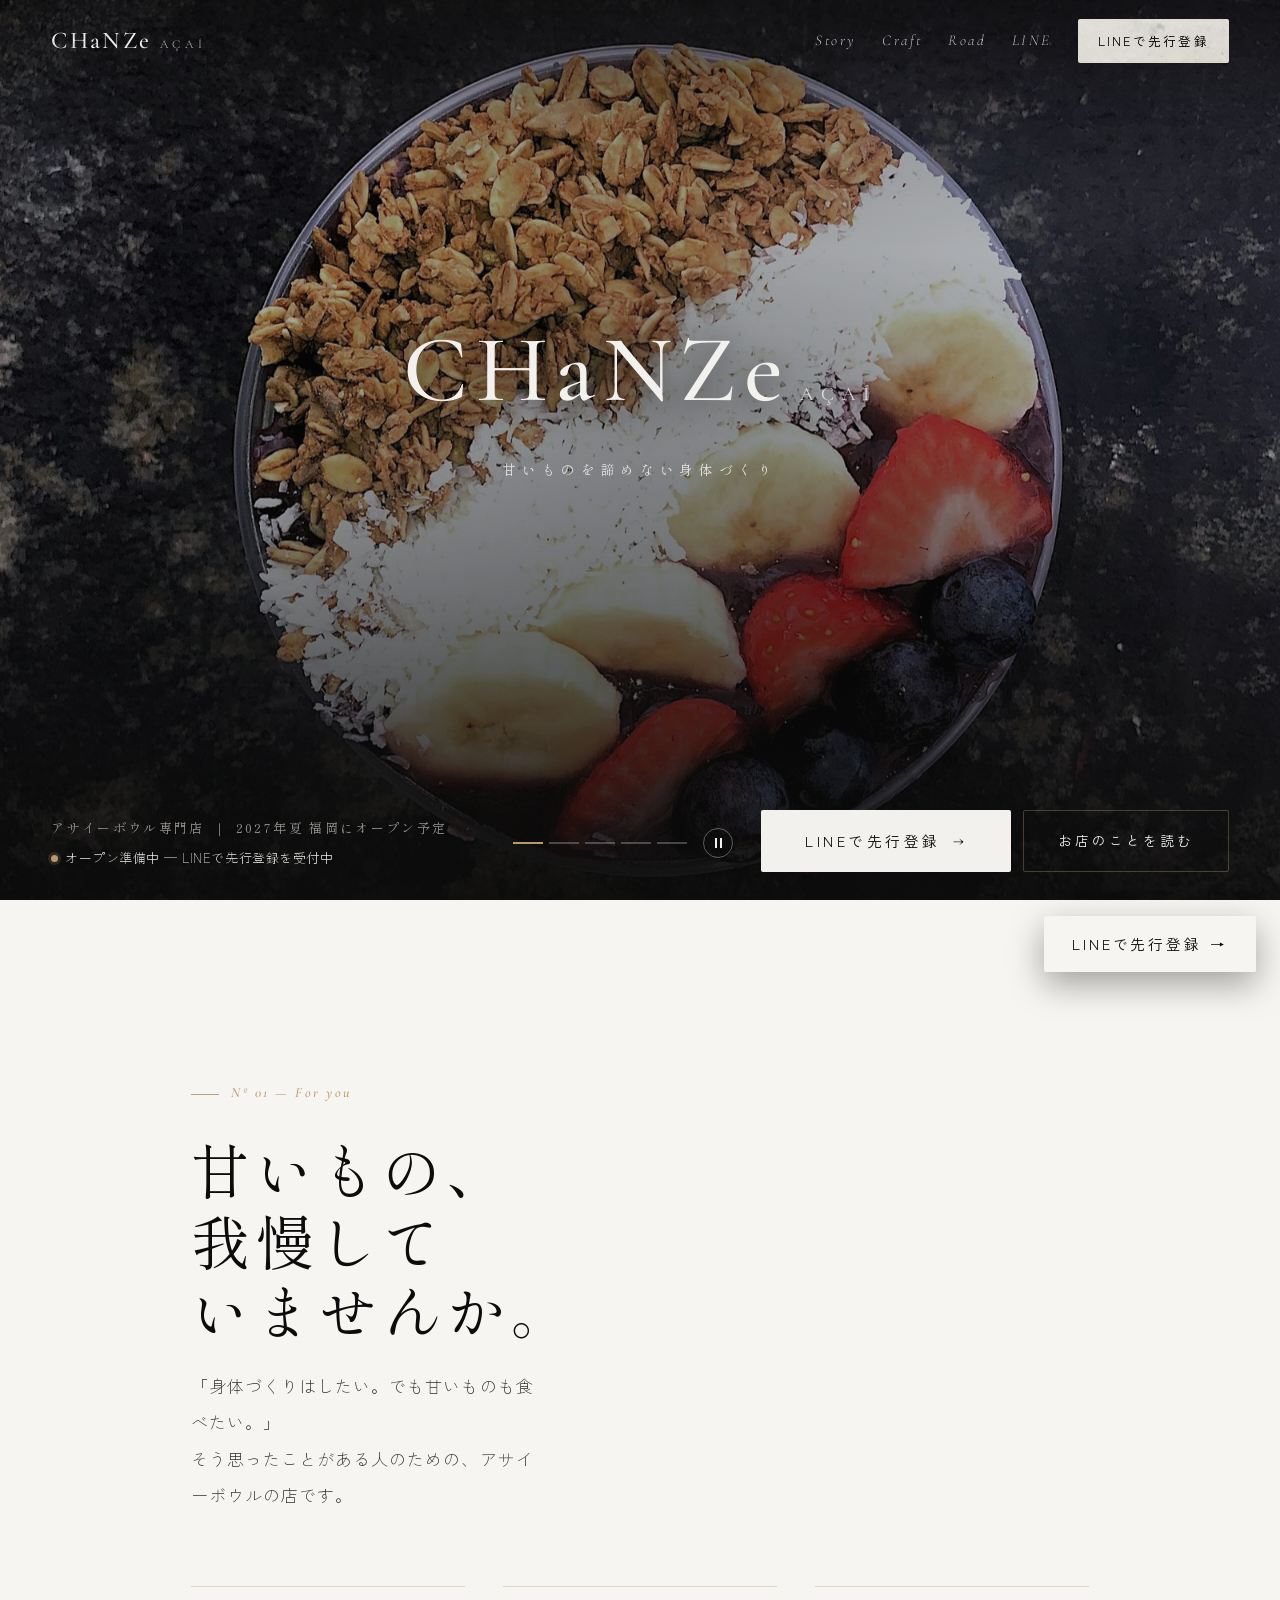
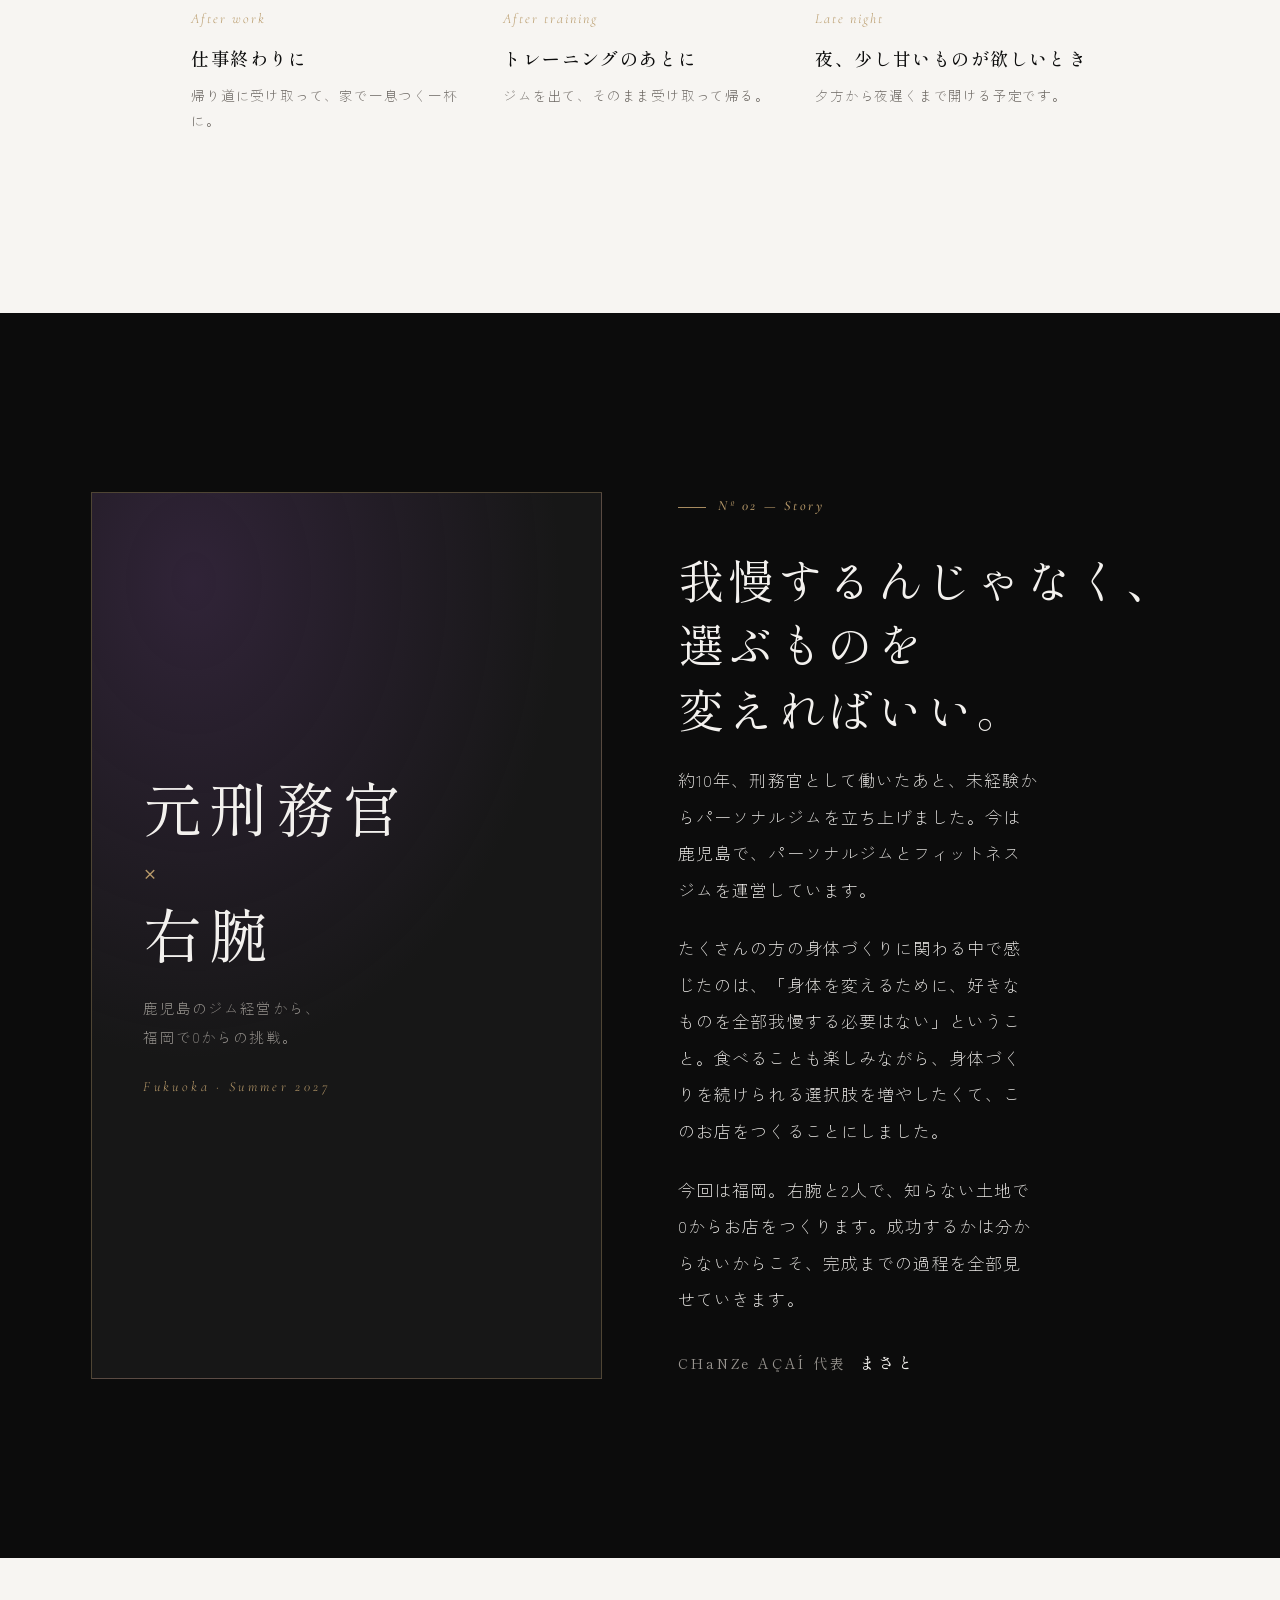
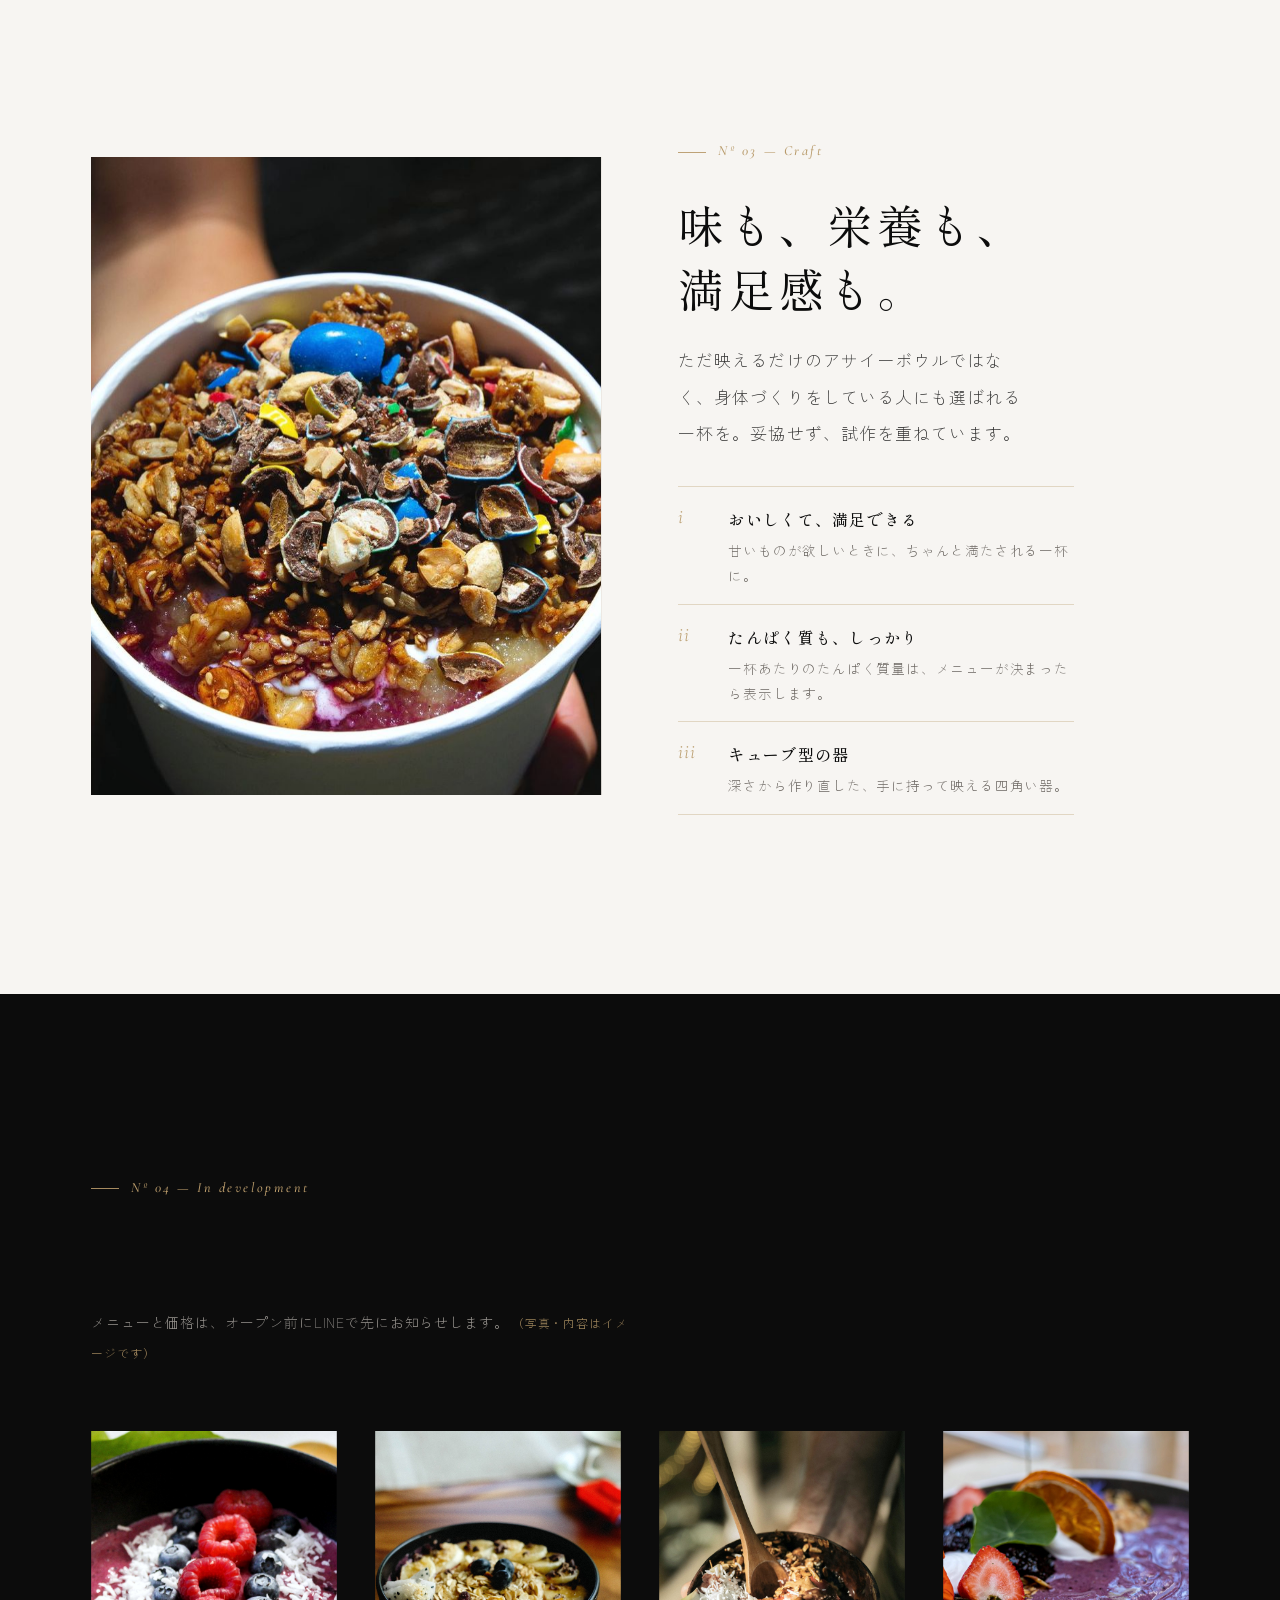
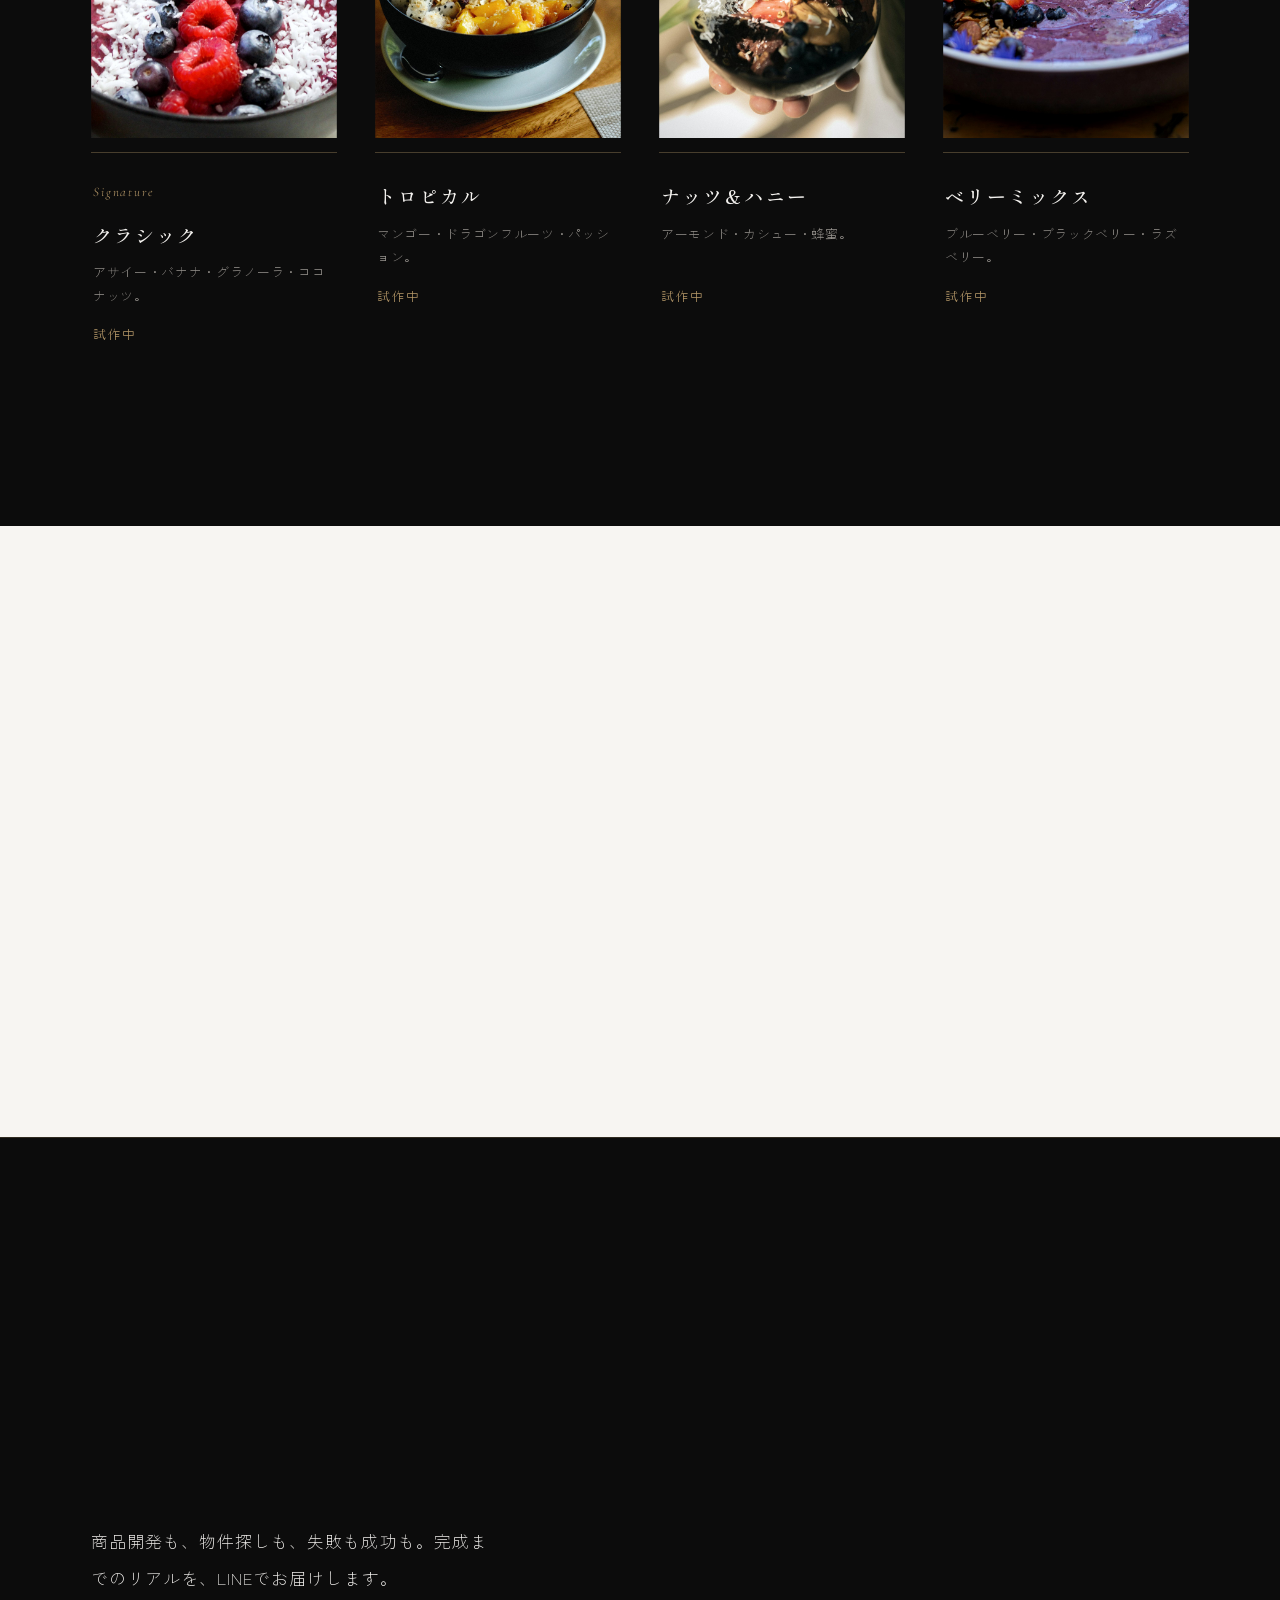
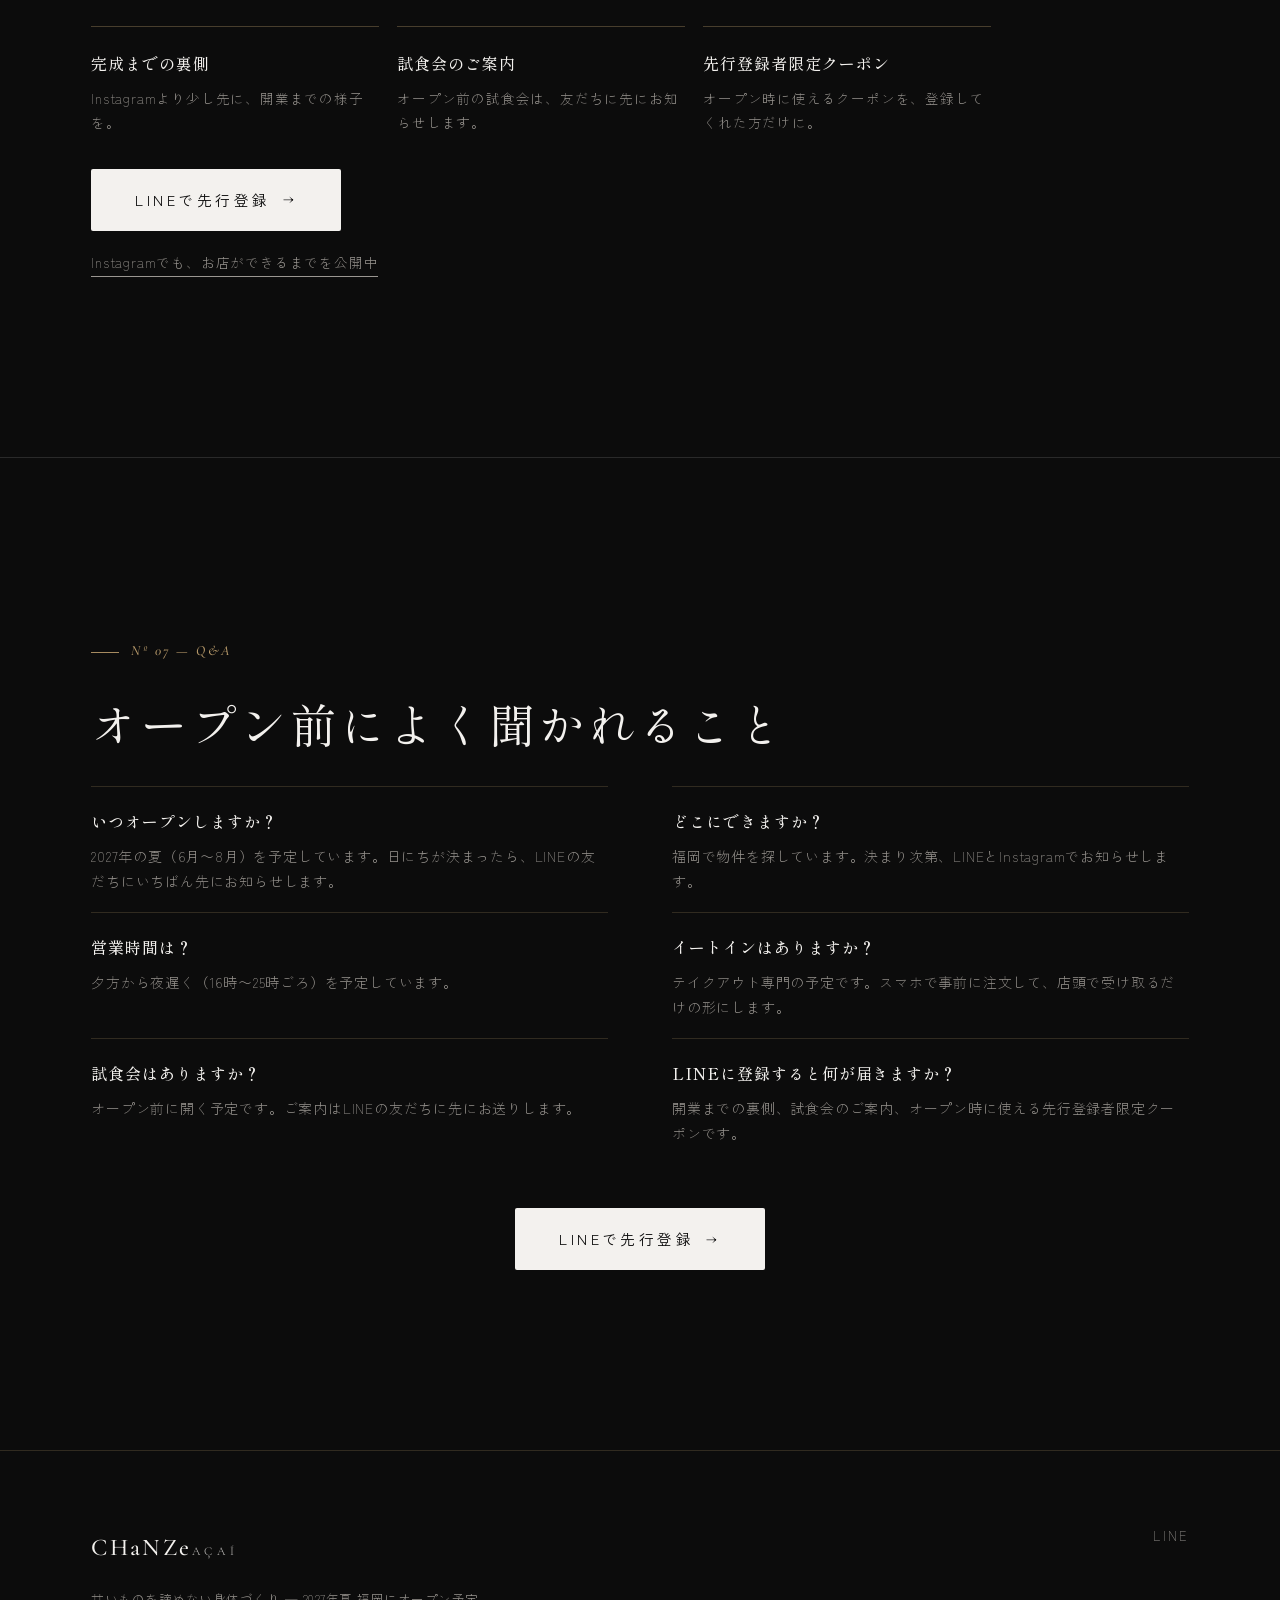
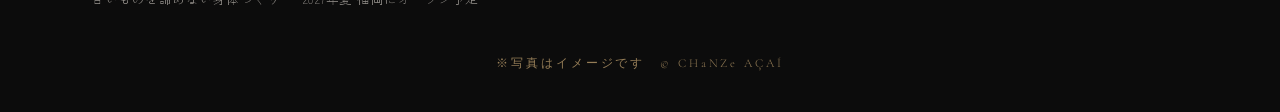
==== preopen/index.html @ f718486f "オープン前版LPを /preopen/ に公開（注文ではなくLINE先行登録へ） Co-Authored-By: Claude Opus 5 <noreply@anthropic.com>" ====
<!doctype html>
<html lang="ja">
<head>
<meta charset="utf-8">
<meta name="viewport" content="width=device-width, initial-scale=1">
<meta name="robots" content="noindex">
<title>CHaNZe AÇAÍ｜甘いものを諦めない身体づくり</title>
<meta property="og:type" content="website">
<meta property="og:title" content="CHaNZe AÇAÍ｜甘いものを諦めない身体づくり">
<meta property="og:description" content="2027年夏、福岡にオープン予定のアサイーボウル専門店。オープンまでの裏側と先行登録者限定クーポンはLINEで。">
<meta name="twitter:card" content="summary">
<meta name="description" content="CHaNZe AÇAÍ（チェンジアサイ）2027年夏、福岡にオープン予定のアサイーボウル専門店。オープンまでの裏側と先行クーポンはLINEで。">
<link rel="icon" href="data:image/svg+xml,%3Csvg xmlns=%27http://www.w3.org/2000/svg%27 viewBox=%270 0 64 64%27%3E%3Crect width=%2764%27 height=%2764%27 rx=%2712%27 fill=%27%230C0C0C%27/%3E%3Ctext x=%2732%27 y=%2743%27 text-anchor=%27middle%27 font-family=%27Georgia,serif%27 font-size=%2734%27 fill=%27%23F7F5F2%27%3EC%3C/text%3E%3C/svg%3E">
<link rel="preconnect" href="https://fonts.googleapis.com">
<link rel="preconnect" href="https://fonts.gstatic.com" crossorigin>
<link rel="stylesheet" href="https://fonts.googleapis.com/css2?family=Cormorant+Garamond:ital,wght@0,400;0,500;0,600;1,400;1,500&family=Shippori+Mincho:wght@400;500&family=Zen+Kaku+Gothic+New:wght@300;400;500&display=swap">
<link rel="stylesheet" href="../style.css">
<style>
/* ---- 構成案用：どの答えが入るかの印 ---- */
.q,.draft{display:inline-block;font-family:var(--sans);font-style:normal;font-size:11px;letter-spacing:.12em;
  color:var(--ink);background:var(--gold);padding:1px 8px;border-radius:2px;vertical-align:2px;text-transform:none;}
.eyebrow .q{margin-left:12px;}
.what .draft{margin-left:.7em;}
.draft-note{margin-top:18px;font-size:12.5px;color:var(--gold);letter-spacing:.06em;line-height:1.9;}
.white .draft-note{color:#86673A;}

/* 白面の本文色 */
.white .lead{color:var(--fg-l);opacity:.85;}

/* 01 共感 */
.feel .wrap{max-width:1000px;}
.scenes{margin-top:clamp(40px,6vw,72px);display:grid;grid-template-columns:repeat(3,1fr);gap:clamp(18px,3vw,40px);}
.scenes li{border-top:1px solid var(--gold-soft);padding-top:18px;}
.scenes .t{display:block;font-family:var(--serif);font-style:italic;color:var(--gold);font-size:14px;letter-spacing:.14em;}
.scenes b{display:block;margin-top:6px;font-family:var(--serif-jp);font-weight:500;font-size:18px;letter-spacing:.08em;}
.scenes .s{display:block;margin-top:6px;font-size:13.5px;color:var(--mut-l);line-height:1.9;}
@media(max-width:820px){.scenes{grid-template-columns:1fr;gap:8px;}}
.voices{margin-top:clamp(48px,7vw,88px);padding:clamp(22px,3vw,34px);border:1px dashed var(--gold-soft);border-radius:4px;}
.voices .eyebrow{margin-bottom:0;}
.voices .scenes{margin-top:18px;}
.voices .scenes b{color:var(--mut-l);}

/* 02 想い：写真待ちの枠 */
.portrait{display:grid;place-items:center;text-align:center;border:1px dashed var(--gold-soft);}
.portrait::after{display:none;}
.portrait span{font-size:13px;letter-spacing:.12em;color:var(--gold);line-height:2;padding:0 20px;}
.sign-name{margin-top:28px;font-family:var(--serif-jp);font-size:14px;letter-spacing:.2em;color:var(--mut-d);}
.sign-name b{font-weight:500;color:var(--fg-d);margin-left:.8em;font-size:16px;}

/* 03 こだわり */
.craft-list{margin-top:34px;border-top:1px solid var(--gold-soft);max-width:44ch;}
.craft-list li{display:grid;grid-template-columns:40px 1fr;gap:10px;padding:16px 0;border-bottom:1px solid var(--gold-soft);}
.craft-list .no{font-family:var(--serif);font-style:italic;color:var(--gold);font-size:20px;line-height:1.4;}
.craft-list b{display:block;font-family:var(--serif-jp);font-weight:500;font-size:16px;letter-spacing:.08em;}
.craft-list div span{display:block;font-size:13.5px;color:var(--mut-l);margin-top:2px;line-height:1.85;}

/* 04 メニューを黒面に */
.bowls.ink .card-t p,.bowls.ink .note{color:var(--mut-d);}

/* 05 注文の流れを白面に */
.how.white .how-steps span:not(.no){color:var(--mut-l);}

/* 06 LINEを黒面に */
.members.ink{border-top:1px solid rgba(184,154,106,.22);}
.members.ink .perks span{color:var(--mut-d);}
.members .lead{max-width:46ch;}

/* ================= 開幕：一杯が盛られる → 器の中から映像が開く ================= */
.film-open{position:fixed;inset:0;z-index:60;background:var(--ink);display:grid;place-items:center;pointer-events:none;
  -webkit-mask-image:radial-gradient(circle at 50% 50%,transparent var(--hole,0px),#000 calc(var(--hole,0px) + 1px));
          mask-image:radial-gradient(circle at 50% 50%,transparent var(--hole,0px),#000 calc(var(--hole,0px) + 1px));}
.film-open[hidden]{display:none;}
.open-bowl{width:min(46vmin,240px);height:auto;overflow:visible;transition:opacity .35s var(--ease);}
.open-rim{fill:none;stroke:var(--gold);stroke-width:1.2;stroke-dasharray:1;stroke-dashoffset:1;transform:rotate(-90deg);transform-origin:100px 100px;}
.open-fill{fill:#4A2A5E;transform:scale(0);transform-origin:100px 100px;}
.open-bowl .dot{transform:scale(0);transform-box:fill-box;transform-origin:center;}
.open-bowl .d1{fill:#F3F1EE;} .open-bowl .d2{fill:var(--gold);} .open-bowl .d3{fill:#2A1838;}
.film-open.run .open-rim{stroke-dashoffset:0;transition:stroke-dashoffset .8s var(--ease) .1s;}
.film-open.run .open-fill{transform:scale(1);transition:transform .75s var(--ease) .65s;}
.film-open.run .d1{transform:scale(1);transition:transform .35s var(--ease) 1.15s;}
.film-open.run .d2{transform:scale(1);transition:transform .35s var(--ease) 1.26s;}
.film-open.run .d3{transform:scale(1);transition:transform .35s var(--ease) 1.37s;}
.open-word{position:absolute;left:0;right:0;top:calc(50% + min(23vmin,120px) + 26px);text-align:center;color:var(--fg-d);
  opacity:0;transform:translateY(8px);}
.film-open.run .open-word{opacity:1;transform:none;transition:opacity .7s var(--ease) 1.35s,transform .7s var(--ease) 1.35s;}
.film-open.out .open-bowl,.film-open.out .open-word{opacity:0;transition:opacity .35s var(--ease);}

/* ================= 映像（ヒーロー） ================= */
.film{position:relative;height:100svh;min-height:560px;overflow:hidden;background:var(--ink);color:var(--fg-d);}
.film-stage{position:absolute;inset:0;z-index:1;isolation:isolate;}
.shot{position:absolute;inset:0;margin:0;overflow:hidden;visibility:hidden;clip-path:circle(9% at 50% 50%);}
.shot img{position:absolute;inset:0;width:100%;height:100%;object-fit:cover;transform:scale(1.14);will-change:transform;}
.shot.is-show{visibility:visible;clip-path:circle(150% at 50% 50%);transition:clip-path 1.25s cubic-bezier(.65,0,.35,1);}
.shot.no-tr{transition:none;}
.shot.is-kb img{transform:scale(1);transition:transform 8s cubic-bezier(.25,.6,.3,1);}
.film-video{position:absolute;inset:0;width:100%;height:100%;object-fit:cover;}
.film.has-video .shot{display:none;}

.film-shade{position:absolute;inset:0;z-index:2;pointer-events:none;
  background:linear-gradient(180deg,rgba(12,12,12,.74) 0%,rgba(12,12,12,.3) 14%,rgba(12,12,12,.14) 28%,rgba(12,12,12,.2) 50%,rgba(12,12,12,.58) 74%,rgba(12,12,12,.92) 100%);}
.film-shade::after{content:"";position:absolute;inset:0;background:radial-gradient(70% 55% at 50% 46%,rgba(12,12,12,.32),rgba(12,12,12,0) 72%);}

.film-caps{position:absolute;inset:0;z-index:3;display:grid;place-items:center;text-align:center;pointer-events:none;padding:0 var(--gutter) 120px;}
.cap{grid-area:1/1;margin:0;}
.cap .m > i{transition-duration:1.05s;}
.cap .cap-line .m:nth-child(2) > i{transition-delay:.12s;}
.cap-line{display:block;margin:0;font-family:var(--serif-jp);font-weight:400;font-size:clamp(26px,4.2vw,56px);line-height:1.55;
  letter-spacing:.14em;color:var(--fg-d);text-shadow:0 2px 28px rgba(0,0,0,.6);}
.cap-mark{display:block;margin-bottom:18px;font-family:var(--serif);font-style:italic;font-size:15px;letter-spacing:.3em;color:var(--gold);
  opacity:0;transition:opacity .9s var(--ease);}
.cap.is-in .cap-mark{opacity:1;transition-delay:.25s;}
.cap-word .brand-en{font-size:clamp(46px,7.4vw,98px);letter-spacing:.08em;}
.cap-word .brand-sub{font-size:clamp(13px,1.5vw,19px);letter-spacing:.42em;margin-left:.5em;}
.cap-sub{display:block;margin-top:12px;font-family:var(--serif-jp);font-size:13.5px;letter-spacing:.42em;color:var(--fg-d);opacity:.88;}
.cap-sub .m > i{transition-delay:.18s;}

.film-band{position:absolute;left:0;right:0;bottom:0;z-index:4;display:grid;grid-template-columns:1fr auto 1fr;align-items:end;gap:16px 28px;
  padding:0 var(--gutter) calc(28px + env(safe-area-inset-bottom));}
.film-meta .what{margin:0 0 4px;font-size:13px;}
.film-meta .cta-sub{margin-top:0;}
.film .cta-row{margin-top:0;justify-self:end;flex-wrap:nowrap;}

.film-bar{display:flex;align-items:center;gap:6px;justify-self:center;padding-bottom:14px;}
.film-bar .seg{width:30px;height:24px;padding:0;background:none;border:0;cursor:pointer;display:flex;align-items:center;}
.film-bar .seg span{position:relative;display:block;width:100%;height:2px;background:rgba(243,241,238,.26);overflow:hidden;}
.film-bar .seg span::after{content:"";position:absolute;inset:0;background:var(--gold);transform:scaleX(0);transform-origin:left center;}
.film-bar .seg.is-past span::after{transform:scaleX(1);}
.film-bar .seg.is-now span::after{transform:scaleX(1);transition:transform var(--shot,5600ms) linear;}
.film-bar .seg:focus-visible,.film-ctl:focus-visible{outline:1px solid var(--gold);outline-offset:4px;}
.film-ctl{margin-left:10px;width:30px;height:30px;border-radius:50%;border:1px solid rgba(243,241,238,.35);background:transparent;
  color:var(--fg-d);cursor:pointer;display:grid;place-items:center;padding:0;}
.film-ctl::before{content:"";width:3px;height:10px;border-left:2px solid currentColor;border-right:2px solid currentColor;}
.film.is-paused .film-ctl::before{width:0;height:0;border:0;border-left:8px solid currentColor;border-top:5px solid transparent;border-bottom:5px solid transparent;margin-left:2px;}

@media (prefers-reduced-motion:reduce){.cap:not(.is-in){visibility:hidden;}}
@media(max-width:980px){.film .cta-row .cta.ghost{display:none;}}
@media(max-width:700px){
  .film-caps{padding-bottom:190px;}
  .film-band{grid-template-columns:1fr;gap:12px;padding-bottom:calc(22px + env(safe-area-inset-bottom));}
  .film-bar{justify-self:start;order:-1;padding-bottom:0;}
  .film .cta-row{justify-self:stretch;}
  .film .cta-row .cta.big{width:100%;}
  .film-meta .what{font-size:12px;}
}
/* オープン前版 */
.road{display:grid;grid-template-columns:repeat(4,1fr);gap:22px;margin-top:34px;}
.road li{border-top:1px solid var(--line-l);padding-top:16px;position:relative;}
.road li.now{border-top:2px solid var(--acai);}
.road .no{font-family:var(--serif);font-style:italic;color:var(--gold);font-size:18px;}
.road b{display:block;margin-top:4px;font-family:var(--serif-jp);font-weight:500;font-size:18px;letter-spacing:.06em;}
.road span:not(.no):not(.here){display:block;margin-top:6px;font-size:13.5px;color:var(--mut-l);line-height:1.85;}
.road .here{display:inline-block;margin-left:8px;font-size:11px;font-weight:500;letter-spacing:.1em;color:#fff;background:var(--acai);padding:1px 8px;border-radius:10px;vertical-align:3px;}
@media(max-width:820px){.road{grid-template-columns:1fr 1fr;}}
@media(max-width:520px){.road{grid-template-columns:1fr;}}
.card-soon{display:block;margin-top:14px;font-size:12.5px;letter-spacing:.12em;color:var(--gold);}
.founder{margin:0;align-self:stretch;min-height:clamp(320px,42vw,520px);display:flex;flex-direction:column;justify-content:center;gap:22px;
  padding:clamp(28px,4vw,56px);border:1px solid var(--gold-soft);background:radial-gradient(120% 90% at 20% 10%,rgba(94,58,115,.35),rgba(12,12,12,0) 60%),var(--deep);}
.founder .f-big{font-family:var(--serif-jp);font-weight:400;font-size:clamp(34px,4.6vw,60px);line-height:1.3;letter-spacing:.12em;color:var(--fg-d);}
.founder .f-big span{display:block;font-family:var(--serif);font-style:italic;color:var(--gold);font-size:.6em;line-height:1.4;}
.founder .f-sub{font-size:14.5px;line-height:2;color:var(--mut-d);letter-spacing:.08em;}
.founder .f-mark{font-family:var(--serif);font-style:italic;font-size:14px;letter-spacing:.24em;color:var(--gold);}
.ig-link{display:inline-block;margin-top:18px;font-size:13.5px;color:var(--mut-d);border-bottom:1px solid currentColor;}
</style>
</head>
<body>

<header class="top" id="top">
  <a class="brand" href="#top" aria-label="CHaNZe AÇAÍ">
    <span class="brand-en">CHaNZe</span><span class="brand-sub">AÇAÍ</span>
  </a>
  <nav class="nav" aria-label="主要">
    <a href="#why">Story</a>
    <a href="#craft">Craft</a>
    <a href="#road">Road</a>
    <a href="#members">LINE</a>
  </nav>
  <a class="cta cta-sm" href="https://line.me/R/ti/p/@625xyfcl" target="_blank" rel="noopener">LINEで先行登録</a>
</header>

<!-- 開幕：一杯が盛られて、器の中から映像が開く -->
<div class="film-open" aria-hidden="true" hidden>
  <svg class="open-bowl" viewBox="0 0 200 200">
    <circle class="open-fill" cx="100" cy="100" r="62"/>
    <circle class="open-rim" cx="100" cy="100" r="66" pathLength="1"/>
    <circle class="dot d1" cx="84" cy="88" r="5"/>
    <circle class="dot d2" cx="113" cy="95" r="4"/>
    <circle class="dot d3" cx="97" cy="117" r="4.5"/>
  </svg>
  <p class="open-word"><span class="brand-en">CHaNZe</span><span class="brand-sub">AÇAÍ</span></p>
</div>

<!-- 入口：オープニング映像。オープン前なので、注文ではなくLINEの先行登録へ -->
<section class="hero film" id="film" data-film aria-label="オープニング映像">
  <div class="film-stage">
    <figure class="shot"><img data-src="../img/dark-top.jpg" data-m="../img/dark-top-m.jpg" alt=""></figure>
    <figure class="shot"><img data-src="../img/texture.jpg" data-m="../img/texture-m.jpg" alt=""></figure>
    <figure class="shot"><img data-src="../img/hero.jpg" data-m="../img/hero-m.jpg" alt=""></figure>
    <figure class="shot"><img data-src="../img/cup.jpg" data-m="../img/cup-m.jpg" alt=""></figure>
    <figure class="shot"><img data-src="../img/hands.jpg" data-m="../img/hands-m.jpg" alt=""></figure>
  </div>
  <div class="film-shade" aria-hidden="true"></div>

  <div class="film-caps">
    <div class="cap cap-word">
      <h1 class="cap-line"><span class="m"><i><span class="brand-en">CHaNZe</span><span class="brand-sub">AÇAÍ</span></i></span></h1>
      <span class="cap-sub"><span class="m"><i>甘いものを諦めない身体づくり</i></span></span>
    </div>
    <p class="cap"><span class="cap-mark">i</span><span class="cap-line"><span class="m"><i>甘いもの、</i></span><span class="m"><i>我慢していませんか。</i></span></span></p>
    <p class="cap"><span class="cap-mark">ii</span><span class="cap-line"><span class="m"><i>我慢するんじゃなく、</i></span><span class="m"><i>選ぶものを変えればいい。</i></span></span></p>
    <p class="cap"><span class="cap-mark">iii</span><span class="cap-line"><span class="m"><i>元刑務官と、その右腕が、</i></span><span class="m"><i>福岡で0からつくる店。</i></span></span></p>
    <p class="cap"><span class="cap-mark">iv</span><span class="cap-line"><span class="m"><i>完成までのリアルを、</i></span><span class="m"><i>LINEで先に。</i></span></span></p>
  </div>

  <div class="film-band">
    <div class="film-meta">
      <p class="what" data-reveal>アサイーボウル専門店 <span class="sep">｜</span> 2027年夏 福岡にオープン予定</p>
      <p class="cta-sub" data-reveal><span class="status">オープン準備中 — LINEで先行登録を受付中</span></p>
    </div>
    <div class="film-bar"><button type="button" class="film-ctl" aria-pressed="false" aria-label="映像を一時停止"></button></div>
    <div class="cta-row" data-reveal>
      <a class="cta big" href="https://line.me/R/ti/p/@625xyfcl" target="_blank" rel="noopener">LINEで先行登録<span class="arr">→</span></a>
      <a class="cta ghost" href="#feel">お店のことを読む</a>
    </div>
  </div>
</section>

<!-- 01 共感（ステップ配信 0通目と同じ入口） -->
<section class="feel white" id="feel">
  <div class="wrap">
    <p class="eyebrow" data-reveal>Nº 01 — For you</p>
    <h2 class="quote" data-lines>
      <span class="m"><i>甘いもの、</i></span>
      <span class="m"><i>我慢して</i></span>
      <span class="m"><i>いませんか。</i></span>
    </h2>
    <p class="lead" data-reveal>「身体づくりはしたい。でも甘いものも食べたい。」<br>そう思ったことがある人のための、アサイーボウルの店です。</p>
    <ol class="scenes">
      <li data-reveal><span class="t">After work</span><b>仕事終わりに</b><span class="s">帰り道に受け取って、家で一息つく一杯に。</span></li>
      <li data-reveal><span class="t">After training</span><b>トレーニングのあとに</b><span class="s">ジムを出て、そのまま受け取って帰る。</span></li>
      <li data-reveal><span class="t">Late night</span><b>夜、少し甘いものが欲しいとき</b><span class="s">夕方から夜遅くまで開ける予定です。</span></li>
    </ol>
  </div>
</section>

<!-- 02 想い（ステップ配信 3日目：創業ストーリー） -->
<section class="why" id="why">
  <div class="wrap two">
    <figure class="col founder" data-reveal aria-hidden="true">
      <p class="f-big">元刑務官<span>×</span>右腕</p>
      <p class="f-sub">鹿児島のジム経営から、<br>福岡で0からの挑戦。</p>
      <p class="f-mark">Fukuoka · Summer 2027</p>
    </figure>
    <div class="col">
      <p class="eyebrow" data-reveal>Nº 02 — Story</p>
      <h2 class="h2" data-lines>
        <span class="m"><i>我慢するんじゃなく、</i></span>
        <span class="m"><i>選ぶものを</i></span>
        <span class="m"><i>変えればいい。</i></span>
      </h2>
      <p class="lead" data-reveal>約10年、刑務官として働いたあと、未経験からパーソナルジムを立ち上げました。今は鹿児島で、パーソナルジムとフィットネスジムを運営しています。</p>
      <p class="lead" data-reveal>たくさんの方の身体づくりに関わる中で感じたのは、「身体を変えるために、好きなものを全部我慢する必要はない」ということ。食べることも楽しみながら、身体づくりを続けられる選択肢を増やしたくて、このお店をつくることにしました。</p>
      <p class="lead" data-reveal>今回は福岡。右腕と2人で、知らない土地で0からお店をつくります。成功するかは分からないからこそ、完成までの過程を全部見せていきます。</p>
      <p class="sign-name" data-reveal>CHaNZe AÇAÍ 代表<b>まさと</b></p>
    </div>
  </div>
</section>

<!-- 03 こだわり（ステップ配信 2日目：普通のアサイーとの違い） -->
<section class="craft white" id="craft">
  <div class="wrap two rev">
    <div class="col">
      <p class="eyebrow" data-reveal>Nº 03 — Craft</p>
      <h2 class="h2" data-lines>
        <span class="m"><i>味も、栄養も、</i></span>
        <span class="m"><i>満足感も。</i></span>
      </h2>
      <p class="lead" data-reveal>ただ映えるだけのアサイーボウルではなく、身体づくりをしている人にも選ばれる一杯を。妥協せず、試作を重ねています。</p>
      <ol class="craft-list">
        <li data-reveal><span class="no">i</span><div><b>おいしくて、満足できる</b><span>甘いものが欲しいときに、ちゃんと満たされる一杯に。</span></div></li>
        <li data-reveal><span class="no">ii</span><div><b>たんぱく質も、しっかり</b><span>一杯あたりのたんぱく質量は、メニューが決まったら表示します。</span></div></li>
        <li data-reveal><span class="no">iii</span><div><b>キューブ型の器</b><span>深さから作り直した、手に持って映える四角い器。</span></div></li>
      </ol>
    </div>
    <figure class="col fig ratio-45" data-open data-parallax>
      <picture>
        <source media="(max-width:700px)" srcset="../img/cup-m.jpg">
        <img src="../img/cup.jpg" alt="テイクアウトのアサイーボウル（イメージ）" width="1600" height="2000" loading="lazy">
      </picture>
    </figure>
  </div>
</section>

<!-- 04 試作中の一杯 -->
<section class="bowls ink" id="bowls">
  <div class="wrap">
    <div class="sec-head">
      <p class="eyebrow" data-reveal>Nº 04 — In development</p>
      <h2 class="h2" data-lines><span class="m"><i>試作中の一杯</i></span></h2>
      <p class="note" data-reveal>メニューと価格は、オープン前にLINEで先にお知らせします。<span class="tmp">（写真・内容はイメージです）</span></p>
    </div>
    <ol class="grid">
      <li class="card" data-reveal><figure class="fig ratio-45" data-open><img src="../img/bowl-1.jpg" alt="アサイーボウル（イメージ）" width="1600" height="2000" loading="lazy"></figure>
        <div class="card-t"><span class="badge">Signature</span><h3>クラシック</h3><p>アサイー・バナナ・グラノーラ・ココナッツ。</p><span class="card-soon">試作中</span></div></li>
      <li class="card" data-reveal><figure class="fig ratio-45" data-open><img src="../img/bowl-4.jpg" alt="アサイーボウル（イメージ）" width="1600" height="2000" loading="lazy"></figure>
        <div class="card-t"><h3>トロピカル</h3><p>マンゴー・ドラゴンフルーツ・パッション。</p><span class="card-soon">試作中</span></div></li>
      <li class="card" data-reveal><figure class="fig ratio-45" data-open><img src="../img/bowl-2.jpg" alt="アサイーボウル（イメージ）" width="1600" height="2000" loading="lazy"></figure>
        <div class="card-t"><h3>ナッツ＆ハニー</h3><p>アーモンド・カシュー・蜂蜜。</p><span class="card-soon">試作中</span></div></li>
      <li class="card" data-reveal><figure class="fig ratio-45" data-open><img src="../img/bowl-3.jpg" alt="アサイーボウル（イメージ）" width="1600" height="2000" loading="lazy"></figure>
        <div class="card-t"><h3>ベリーミックス</h3><p>ブルーベリー・ブラックベリー・ラズベリー。</p><span class="card-soon">試作中</span></div></li>
    </ol>
  </div>
</section>

<!-- 05 オープンまでの道のり -->
<section class="how white" id="road">
  <div class="wrap">
    <p class="eyebrow" data-reveal>Nº 05 — Road to open</p>
    <h2 class="h2" data-lines><span class="m"><i>オープンまでの道のり</i></span></h2>
    <ol class="road">
      <li class="now" data-reveal><span class="no">01</span><b>物件探し<span class="here">いまここ</span></b><span>福岡で、道路沿いの路面店を探しています。うまくいかなかったこともLINEで。</span></li>
      <li data-reveal><span class="no">02</span><b>商品開発・器づくり</b><span>味・食感・ボリュームを、食べた人の意見で詰めていきます。</span></li>
      <li data-reveal><span class="no">03</span><b>試食会</b><span>オープン前に開く予定です。ご案内はLINEの友だちに先に。</span></li>
      <li data-reveal><span class="no">04</span><b>2027年夏 オープン</b><span>スマホで事前注文、店頭で受け取るだけのテイクアウト専門店に。</span></li>
    </ol>
  </div>
</section>

<!-- 06 LINE：先行登録 -->
<section class="members ink" id="members">
  <div class="wrap">
    <p class="eyebrow" data-reveal>Nº 06 — LINE</p>
    <h2 class="h2" data-lines>
      <span class="m"><i>オープンまで、</i></span>
      <span class="m"><i>LINEで一緒に。</i></span>
    </h2>
    <p class="lead" data-reveal>商品開発も、物件探しも、失敗も成功も。完成までのリアルを、LINEでお届けします。</p>
    <ul class="perks">
      <li data-reveal><b>完成までの裏側</b><span>Instagramより少し先に、開業までの様子を。</span></li>
      <li data-reveal><b>試食会のご案内</b><span>オープン前の試食会は、友だちに先にお知らせします。</span></li>
      <li data-reveal><b>先行登録者限定クーポン</b><span>オープン時に使えるクーポンを、登録してくれた方だけに。</span></li>
    </ul>
    <div class="cta-row" data-reveal>
      <a class="cta big" href="https://line.me/R/ti/p/@625xyfcl" target="_blank" rel="noopener">LINEで先行登録<span class="arr">→</span></a>
    </div>
    <a class="ig-link" href="#" data-ig>Instagramでも、お店ができるまでを公開中</a>
  </div>
</section>

<!-- 07 よくある質問（オープン前） -->
<section class="faq" id="faq">
  <div class="wrap">
    <p class="eyebrow" data-reveal>Nº 07 — Q&amp;A</p>
    <h2 class="h2" data-lines><span class="m"><i>オープン前によく聞かれること</i></span></h2>
    <dl class="qa">
      <div data-reveal><dt>いつオープンしますか？</dt><dd>2027年の夏（6月〜8月）を予定しています。日にちが決まったら、LINEの友だちにいちばん先にお知らせします。</dd></div>
      <div data-reveal><dt>どこにできますか？</dt><dd>福岡で物件を探しています。決まり次第、LINEとInstagramでお知らせします。</dd></div>
      <div data-reveal><dt>営業時間は？</dt><dd>夕方から夜遅く（16時〜25時ごろ）を予定しています。</dd></div>
      <div data-reveal><dt>イートインはありますか？</dt><dd>テイクアウト専門の予定です。スマホで事前に注文して、店頭で受け取るだけの形にします。</dd></div>
      <div data-reveal><dt>試食会はありますか？</dt><dd>オープン前に開く予定です。ご案内はLINEの友だちに先にお送りします。</dd></div>
      <div data-reveal><dt>LINEに登録すると何が届きますか？</dt><dd>開業までの裏側、試食会のご案内、オープン時に使える先行登録者限定クーポンです。</dd></div>
    </dl>
    <div class="center" data-reveal>
      <a class="cta big" href="https://line.me/R/ti/p/@625xyfcl" target="_blank" rel="noopener">LINEで先行登録<span class="arr">→</span></a>
    </div>
  </div>
</section>

<footer class="foot">
  <div class="wrap foot-in">
    <div>
      <span class="brand-en">CHaNZe</span><span class="brand-sub">AÇAÍ</span>
      <p class="fine">甘いものを諦めない身体づくり — 2027年夏 福岡にオープン予定</p>
    </div>
    <nav class="foot-nav">
      <a href="https://line.me/R/ti/p/@625xyfcl" target="_blank" rel="noopener">LINE</a>
      <a href="#" data-ig>Instagram</a>
    </nav>
  </div>
  <p class="copy">※写真はイメージです　© CHaNZe AÇAÍ</p>
</footer>

<div class="sticky" id="sticky">
  <a class="cta" href="https://line.me/R/ti/p/@625xyfcl" target="_blank" rel="noopener"><span>LINEで先行登録</span><small>先行登録者限定クーポンあり</small></a>
</div>
<a class="float" id="float" href="https://line.me/R/ti/p/@625xyfcl" target="_blank" rel="noopener">LINEで先行登録<span class="arr">→</span></a>

<script src="film.js" defer></script>
<script src="../main.js" defer></script>
<script>
// InstagramのURLが未設定の間は、Instagramへのリンクを出さない
document.addEventListener("DOMContentLoaded", function () {
  if (window.CONFIG && CONFIG.IG_URL) return;
  document.querySelectorAll("[data-ig]").forEach(function (a) { a.hidden = true; });
});
</script>
</body>
</html>
---- style.css ----
/* CHaNZe AÇAÍ — LP
   語彙：黒い箱（暗い面）と白い紙（明るい面）を交互に。動きは「箱が開く」ひとつだけを反復。
   easing 1種 / duration 0.3s・0.8s / stagger 60ms */

:root{
  --ink:#0C0C0C; --deep:#171717; --paper:#F7F5F2; --stone:#EDE9E4;
  --fg-d:#F3F1EE; --mut-d:#9A9691; --line-d:#2A2A2A;
  --fg-l:#0C0C0C; --mut-l:#6B6661; --line-l:#DAD5CE;
  --acai:#5E3A73;
  --ease:cubic-bezier(.2,.7,.2,1); --fast:.3s; --slow:.8s;
  --wrap:1200px; --gutter:clamp(20px,4vw,56px);
  --sans:"Zen Kaku Gothic New","Hiragino Sans","Hiragino Kaku Gothic ProN",system-ui,sans-serif;
  --serif:"Cormorant Garamond","Times New Roman",serif;
}
*{box-sizing:border-box;margin:0;padding:0;}
html{scroll-behavior:smooth;-webkit-text-size-adjust:100%;}
body{background:var(--ink);color:var(--fg-d);font-family:var(--sans);font-weight:300;
  font-size:16px;line-height:1.9;letter-spacing:.02em;-webkit-font-smoothing:antialiased;overflow-x:hidden;}
img{display:block;max-width:100%;height:auto;}
a{color:inherit;text-decoration:none;}
ol,ul{list-style:none;}
.wrap{max-width:var(--wrap);margin:0 auto;padding:0 var(--gutter);}
.white{background:var(--paper);color:var(--fg-l);}
.pc{display:inline;}
@media(max-width:700px){.pc{display:none;}}

/* ---- type ---- */
.eyebrow{font-family:var(--serif);font-size:13px;letter-spacing:.28em;text-transform:uppercase;
  color:var(--mut-d);margin-bottom:22px;font-weight:500;}
.white .eyebrow{color:var(--mut-l);}
.h1{font-size:clamp(40px,7.2vw,96px);line-height:1.12;font-weight:400;letter-spacing:.04em;}
.h2{font-size:clamp(28px,4.2vw,52px);line-height:1.25;font-weight:400;letter-spacing:.04em;}
.quote{font-size:clamp(28px,4.6vw,60px);line-height:1.2;font-weight:300;letter-spacing:.06em;}
.lead{margin-top:22px;font-size:clamp(15px,1.5vw,17px);line-height:2;color:var(--fg-d);opacity:.86;max-width:40ch;}
.body{margin-top:18px;font-size:15.5px;line-height:2.05;max-width:38ch;color:var(--fg-l);opacity:.85;}
.body b{font-family:var(--serif);font-weight:600;font-size:1.1em;letter-spacing:.02em;}
.note{margin-top:14px;font-size:14px;color:var(--mut-l);}
.fine{margin-top:14px;font-size:12.5px;color:var(--mut-d);letter-spacing:.04em;}
.white .fine{color:var(--mut-l);}
.num{font-family:var(--serif);font-size:1.35em;font-weight:500;letter-spacing:.02em;}
.tmp{color:var(--acai);font-size:.85em;margin-left:.3em;opacity:.9;}
.white .tmp{color:var(--acai);}

/* 行が下から上がる（.m > i） */
.m{display:block;overflow:hidden;}
.m > i{display:block;font-style:normal;transform:translateY(105%);transition:transform var(--slow) var(--ease);}
.is-in .m > i{transform:none;}
.m:nth-child(2) > i{transition-delay:60ms;}
.m:nth-child(3) > i{transition-delay:120ms;}

/* 8px フェード */
[data-reveal]{opacity:0;transform:translateY(8px);transition:opacity var(--slow) var(--ease),transform var(--slow) var(--ease);}
[data-reveal].is-in{opacity:1;transform:none;}

/* 署名の動き：箱が開く（clipは内側の img に。外側 figure を監視） */
[data-open] img{clip-path:inset(50% 0 50% 0);transition:clip-path var(--slow) var(--ease),transform 1.2s var(--ease);}
[data-open].is-in img{clip-path:inset(0 0 0 0);}
.fig{position:relative;overflow:hidden;background:var(--deep);}
.fig img{width:100%;height:100%;object-fit:cover;}
.ratio-45{aspect-ratio:4/5;}
.ratio-32{aspect-ratio:3/2;}
.white .fig{background:var(--stone);}

/* ---- buttons ---- */
.cta{display:inline-flex;align-items:center;justify-content:center;gap:10px;min-height:52px;padding:0 30px;
  border-radius:999px;background:var(--fg-d);color:var(--ink);font-weight:500;font-size:14.5px;letter-spacing:.12em;
  transition:transform var(--fast) var(--ease),opacity var(--fast) var(--ease);white-space:nowrap;}
.cta:hover{transform:translateY(-1px);opacity:.92;}
.cta:focus-visible{outline:2px solid var(--acai);outline-offset:3px;}
.cta.ghost{background:transparent;color:inherit;border:1px solid currentColor;opacity:.85;}
.white .cta{background:var(--ink);color:var(--paper);}
.white .cta.ghost{background:transparent;color:var(--ink);}
.cta-row{margin-top:34px;display:flex;flex-wrap:wrap;gap:12px;}
.center{text-align:center;margin-top:44px;}
.cta-sm{min-height:42px;padding:0 20px;font-size:13px;}

/* ---- header ---- */
.top{position:fixed;inset:0 0 auto 0;z-index:30;display:flex;align-items:center;gap:26px;
  padding:16px var(--gutter);mix-blend-mode:difference;color:#fff;}
.brand{display:flex;align-items:baseline;gap:8px;}
.brand-en{font-family:var(--serif);font-size:24px;font-weight:600;letter-spacing:.06em;}
.brand-sub{font-family:var(--serif);font-size:12px;letter-spacing:.34em;opacity:.8;}
.nav{margin-left:auto;display:flex;gap:26px;font-family:var(--serif);font-size:14px;letter-spacing:.2em;}
.nav a{opacity:.8;} .nav a:hover{opacity:1;}
@media(max-width:820px){.nav{display:none;} .top .cta-sm{margin-left:auto;background:#fff;color:#000;}}
@media(max-width:700px){.top .cta-sm{display:none;}}

/* ---- hero（左：文字 / 右：ボウル写真。文字を写真に載せない） ---- */
.hero{position:relative;background:var(--ink);padding:0;}
.hero-grid{display:grid;grid-template-columns:1fr 1fr;min-height:82svh;}
.hero-fig{position:relative;order:2;overflow:hidden;background:var(--deep);min-height:100%;}
.hero-fig img{position:absolute;inset:0;width:100%;height:100%;object-fit:cover;object-position:50% 45%;
  transform:scale(1.06);transition:clip-path var(--slow) var(--ease),transform 6s var(--ease);}
.hero-fig.is-in img{transform:scale(1);}
.hero-in .h1{font-size:clamp(34px,4.3vw,62px);}
.hero-in{order:1;display:flex;flex-direction:column;justify-content:center;padding:130px var(--gutter) 70px;max-width:620px;margin-left:auto;width:100%;}
.what{font-size:14px;letter-spacing:.08em;color:var(--fg-d);margin-bottom:18px;}
.what .sep{color:var(--mut-d);margin:0 .2em;}
.what .tmp{font-size:1em;}
.points{margin-top:22px;display:flex;flex-wrap:wrap;gap:8px 22px;font-size:14px;color:var(--fg-d);letter-spacing:.04em;}
.points li{position:relative;padding-left:14px;}
.points li::before{content:"";position:absolute;left:0;top:.75em;width:6px;height:6px;border-radius:50%;background:var(--acai);box-shadow:0 0 0 2px rgba(94,58,115,.25);}
.points .num{font-size:1.25em;margin:0 .1em;}
@media(max-width:700px){
  .hero-grid{grid-template-columns:1fr;min-height:0;}
  .hero-fig{order:1;aspect-ratio:4/3;min-height:0;margin-top:0;}
  .hero-in{order:2;padding:28px var(--gutter) 40px;max-width:none;}
  .what{margin-bottom:12px;}
  .h1{font-size:clamp(30px,8.6vw,40px);}
  .points{gap:6px 16px;font-size:13px;}
  .cta-row{margin-top:24px;} .cta-row .cta.big{width:100%;}
}
@media(min-width:701px) and (max-width:1000px){.hero-in{padding-top:110px;}}

/* ---- two column ---- */
.two{display:grid;grid-template-columns:1fr 1fr;gap:clamp(28px,6vw,96px);align-items:center;}
.two.rev .col:first-child{order:2;}
.two.rev .col:last-child{order:1;}
@media(max-width:820px){.two{grid-template-columns:1fr;} .two.rev .col:first-child{order:1;} .two.rev .col:last-child{order:2;}}
section{padding:clamp(84px,11vw,150px) 0;}

/* ---- texture（横いっぱい） ---- */
.texture{padding:0;position:relative;}
.texture-fig{aspect-ratio:16/7;overflow:hidden;background:var(--deep);}
.texture-fig img{width:100%;height:120%;object-fit:cover;will-change:transform;}
.texture-cap{position:relative;padding:clamp(56px,7vw,96px) var(--gutter) clamp(64px,8vw,110px);}
@media(max-width:700px){.texture-fig{aspect-ratio:4/3;}}

/* ---- bowls ---- */
.sec-head{max-width:60ch;margin-bottom:clamp(36px,5vw,64px);}
.grid{display:grid;grid-template-columns:repeat(4,1fr);gap:clamp(14px,2.2vw,30px);}
@media(max-width:1000px){.grid{grid-template-columns:repeat(2,1fr);}}
@media(max-width:700px){
  .grid{grid-template-columns:1fr;gap:0;border-top:1px solid var(--line-l);}
  .card{display:grid;grid-template-columns:118px 1fr;gap:14px;padding:14px 0;border-bottom:1px solid var(--line-l);align-items:center;}
  .card .fig{aspect-ratio:1/1;border-radius:6px;}
  .card-t{padding:0;} .card-t h3{font-size:17px;margin-top:2px;} .card-t p{min-height:0;font-size:13px;margin-top:3px;}
  .card-b{margin-top:8px;} .card-b .cta-sm{min-height:44px;padding:0 18px;font-size:13.5px;}
}
.card-t{padding:16px 2px 0;}
.badge{display:inline-block;font-size:11px;letter-spacing:.12em;padding:2px 8px;border-radius:4px;background:var(--acai);color:#fff;margin-bottom:4px;}
.card-t .no{font-family:var(--serif);font-size:12px;letter-spacing:.24em;color:var(--mut-l);}
.card-t h3{margin-top:4px;font-size:18px;font-weight:500;letter-spacing:.06em;}
.card-t p{margin-top:6px;font-size:13.5px;line-height:1.8;color:var(--mut-l);min-height:3.6em;}
.price{display:inline-block;margin-top:8px;font-family:var(--serif);font-size:20px;font-weight:500;letter-spacing:.04em;}

/* ---- order ---- */
.steps{margin-top:30px;display:flex;flex-direction:column;gap:0;border-top:1px solid var(--line-d);}
.steps li{display:grid;grid-template-columns:52px 1fr;gap:12px;padding:20px 0;border-bottom:1px solid var(--line-d);align-items:start;}
.steps .no{font-family:var(--serif);font-size:30px;font-weight:400;line-height:1;color:var(--mut-d);padding-top:4px;}
.steps b{display:block;font-weight:500;font-size:17px;letter-spacing:.06em;}
.steps span:not(.no){display:block;font-size:14px;color:var(--mut-d);margin-top:4px;line-height:1.8;}

/* ---- members ---- */
.perks{margin-top:30px;display:grid;grid-template-columns:repeat(3,1fr);gap:18px;max-width:900px;}
.perks li{padding:20px 0 0;border-top:1px solid var(--line-l);}
.perks b{display:block;font-weight:500;font-size:16px;letter-spacing:.06em;}
.perks span{display:block;margin-top:6px;font-size:13.5px;color:var(--mut-l);line-height:1.8;}
@media(max-width:700px){.perks{grid-template-columns:1fr;gap:6px;}}

/* ---- access ---- */
.info{margin-top:28px;display:flex;flex-direction:column;border-top:1px solid var(--line-l);}
.info > div{display:grid;grid-template-columns:76px 1fr;gap:14px;padding:14px 0;border-bottom:1px solid var(--line-l);font-size:14.5px;}
.info dt{color:var(--mut-l);letter-spacing:.1em;font-size:12.5px;padding-top:2px;}
.info dd{font-weight:400;}

/* ---- footer ---- */
.foot{background:var(--ink);color:var(--fg-d);padding:56px 0 30px;border-top:1px solid var(--line-d);}
.foot-in{display:flex;flex-wrap:wrap;gap:24px 40px;align-items:flex-start;justify-content:space-between;}
.foot-nav{display:flex;flex-wrap:wrap;gap:22px;font-size:13px;letter-spacing:.12em;color:var(--mut-d);}
.foot-nav a:hover{color:var(--fg-d);}
.copy{margin-top:40px;text-align:center;font-family:var(--serif);font-size:12px;letter-spacing:.24em;color:var(--mut-d);}

/* ---- sticky CTA（スマホ） ---- */
.sticky{position:fixed;left:0;right:0;bottom:0;z-index:25;display:none;gap:10px;padding:10px 14px calc(10px + env(safe-area-inset-bottom));
  background:rgba(12,12,12,.86);backdrop-filter:blur(10px);border-top:1px solid var(--line-d);
  transform:translateY(110%);transition:transform var(--fast) var(--ease);}
.sticky .cta{flex:1;min-height:46px;font-size:14px;}
.sticky .cta.ghost{flex:0 0 auto;padding:0 22px;}
.sticky.is-on{transform:none;}
@media(max-width:700px){.sticky{display:flex;}}

/* ---- toast ---- */
.toast{position:fixed;left:50%;bottom:calc(76px + env(safe-area-inset-bottom));transform:translate(-50%,10px);z-index:40;
  background:var(--paper);color:var(--ink);padding:12px 18px;border-radius:8px;font-size:13.5px;letter-spacing:.04em;
  box-shadow:0 8px 30px rgba(0,0,0,.35);opacity:0;pointer-events:none;transition:opacity var(--fast) var(--ease),transform var(--fast) var(--ease);}
.toast.is-on{opacity:1;transform:translate(-50%,0);}
@media(min-width:701px){.toast{bottom:28px;}}

/* パララックス対象は transform を即時反映（clip-path だけ遷移） */
[data-parallax] img{transform:translateY(-8%);transition:clip-path var(--slow) var(--ease);}

/* ---- 注文導線の強化 ---- */
.cta.big{min-height:60px;padding:0 36px;font-size:16px;letter-spacing:.14em;max-width:100%;}
@media(max-width:700px){.cta.big{padding:0 24px;font-size:15px;letter-spacing:.1em;white-space:normal;text-align:center;line-height:1.3;}}
.cta .arr{font-family:var(--serif);font-size:1.15em;margin-left:2px;transition:transform var(--fast) var(--ease);}
.cta:hover .arr{transform:translateX(3px);}
.cta-sub{margin-top:16px;font-size:13px;color:var(--mut-d);letter-spacing:.04em;display:flex;flex-wrap:wrap;gap:6px 14px;align-items:center;}
.status{display:inline-flex;align-items:center;gap:7px;color:var(--fg-d);}
.status::before{content:"";width:7px;height:7px;border-radius:50%;background:#7DD3A0;box-shadow:0 0 0 3px rgba(125,211,160,.18);}
.status.off::before{background:#9A9691;box-shadow:none;}
.cta-alt{margin-top:12px;font-size:13.5px;}
.cta-alt a{border-bottom:1px solid rgba(255,255,255,.35);padding-bottom:2px;opacity:.85;}
.cta-alt a:hover{opacity:1;}
.how{padding:clamp(64px,8vw,110px) 0;}
.how .h2{margin-bottom:28px;}
.how-steps{display:grid;grid-template-columns:repeat(3,1fr);gap:24px;}
.how-steps li{display:grid;grid-template-columns:40px 1fr;column-gap:10px;align-items:start;}
.how-steps .no{grid-row:1/3;font-family:var(--serif);font-size:34px;line-height:1;color:var(--mut-d);padding-top:2px;}
.how-steps b{font-weight:500;font-size:16px;letter-spacing:.06em;}
.how-steps span:not(.no){font-size:13.5px;color:var(--mut-d);line-height:1.7;margin-top:2px;}
.how-cta{margin-top:30px;display:flex;flex-direction:column;align-items:flex-start;gap:4px;}
.how-cta .fine{margin-top:6px;}
@media(max-width:820px){.how-steps{grid-template-columns:1fr;gap:14px;} .how-cta{align-items:stretch;} .how-cta .cta{width:100%;}}
.card-b{margin-top:8px;display:flex;align-items:center;justify-content:space-between;gap:10px;}
.card-b .price{margin-top:0;}
.card-b .cta-sm{min-height:38px;padding:0 16px;font-size:12.5px;}
.card{cursor:pointer;}
.card:hover .fig img{transform:scale(1.03);}
.center .fine{margin-top:12px;}
.faq{background:var(--ink);border-top:1px solid var(--line-d);}
.qa{margin-top:30px;display:grid;grid-template-columns:1fr 1fr;gap:0 clamp(24px,5vw,72px);}
.qa > div{padding:18px 0;border-top:1px solid var(--line-d);}
.qa dt{font-weight:500;font-size:16px;letter-spacing:.04em;}
.qa dd{margin-top:6px;font-size:14px;color:var(--mut-d);line-height:1.8;}
@media(max-width:700px){.qa{grid-template-columns:1fr;}}
.sticky .cta{flex-direction:column;gap:0;line-height:1.2;padding:6px 20px;}
.sticky .cta small{font-size:10.5px;letter-spacing:.06em;font-weight:400;opacity:.7;margin-top:2px;}
.float{position:fixed;right:24px;bottom:24px;z-index:25;display:none;align-items:center;gap:8px;min-height:56px;padding:0 28px;border-radius:999px;
  background:var(--paper);color:var(--ink);font-weight:500;font-size:14.5px;letter-spacing:.12em;box-shadow:0 10px 30px rgba(0,0,0,.35);
  transform:translateY(calc(100% + 40px));transition:transform var(--fast) var(--ease),opacity var(--fast) var(--ease);}
.float.is-on{transform:none;}
@media(min-width:701px){.float{display:inline-flex;}}

/* ---- reduced motion ---- */
@media (prefers-reduced-motion:reduce){
  *{transition:none!important;animation:none!important;}
  [data-open] img{clip-path:none!important;transform:none!important;}
  [data-reveal]{opacity:1!important;transform:none!important;}
  .m > i{transform:none!important;}
}


/* ================= 高級感：余白・明朝・金の細線・角を落とした矩形 ================= */
:root{--serif-jp:"Shippori Mincho","Hiragino Mincho ProN","Yu Mincho",serif; --gold:#B89A6A; --gold-soft:rgba(184,154,106,.35);}
body{font-weight:300;letter-spacing:.05em;line-height:2.05;}
section{padding:clamp(110px,14vw,200px) 0;}
.how{padding:clamp(96px,11vw,160px) 0;}
.h1,.h2,.quote{font-family:var(--serif-jp);font-weight:400;letter-spacing:.08em;}
.h2{font-size:clamp(26px,3.6vw,46px);line-height:1.4;}
.hero-in .h1{font-size:clamp(32px,4vw,58px);line-height:1.3;letter-spacing:.08em;}
@media(max-width:700px){.h1,.hero-in .h1{font-size:clamp(28px,7.6vw,36px);}}
.eyebrow{font-family:var(--serif);font-style:italic;font-size:14px;letter-spacing:.18em;text-transform:none;color:var(--gold);margin-bottom:26px;}
.eyebrow::before{content:"";display:inline-block;width:28px;height:1px;background:var(--gold);vertical-align:middle;margin-right:12px;opacity:.9;}
.white .eyebrow{color:var(--gold);}
.what{font-family:var(--serif-jp);font-size:14px;letter-spacing:.18em;color:var(--mut-d);}
.what .tmp{color:var(--gold);opacity:.9;}
.lead,.body,.note{letter-spacing:.06em;line-height:2.15;font-weight:300;}
.tmp{color:var(--gold);opacity:.85;}

/* ボタン：ピル → 角2pxの細い矩形。主ボタンは面、副ボタンは金の細線 */
.cta{border-radius:2px;letter-spacing:.22em;font-weight:400;font-size:13.5px;padding:0 34px;min-height:54px;}
.cta.big{min-height:62px;padding:0 44px;font-size:14.5px;letter-spacing:.24em;}
.cta.ghost{border:1px solid var(--gold-soft);color:inherit;opacity:1;}
.cta.ghost:hover{border-color:var(--gold);}
.cta .arr{font-family:var(--serif);font-style:italic;}
.cta-sm{min-height:44px;padding:0 20px;font-size:12.5px;letter-spacing:.18em;}
.cta-alt a{border-bottom:1px solid var(--gold-soft);color:var(--fg-d);opacity:.9;}
.status::before{background:var(--gold);box-shadow:0 0 0 3px rgba(184,154,106,.18);}
.points li::before{background:var(--gold);box-shadow:none;width:4px;height:4px;top:.85em;}
.points{font-size:13px;letter-spacing:.08em;color:var(--mut-d);}
.points .num{font-size:1.4em;color:var(--fg-d);}

/* 写真：わずかなビネットで黒に沈める */
.fig::after,.hero-fig::after{content:"";position:absolute;inset:0;pointer-events:none;
  background:radial-gradient(120% 100% at 50% 40%,rgba(0,0,0,0) 55%,rgba(0,0,0,.28) 100%);}
.hero-fig::after{background:linear-gradient(90deg,rgba(12,12,12,.35) 0%,rgba(12,12,12,0) 30%),radial-gradient(120% 100% at 50% 40%,rgba(0,0,0,0) 55%,rgba(0,0,0,.35) 100%);}
@media(max-width:700px){.hero-fig::after{background:linear-gradient(180deg,rgba(12,12,12,0) 60%,rgba(12,12,12,.9) 100%);}}

/* メニュー：番号は細いイタリック、価格は明朝、区切りは金の細線 */
.grid{gap:clamp(20px,3vw,44px);}
.card-t{padding-top:20px;border-top:1px solid var(--gold-soft);margin-top:14px;}
.badge{background:transparent;color:var(--gold);font-family:var(--serif);font-style:italic;font-size:13px;letter-spacing:.14em;padding:0;margin-bottom:6px;}
.card-t h3{font-family:var(--serif-jp);font-weight:500;font-size:19px;letter-spacing:.1em;}
.card-t p{font-size:13px;letter-spacing:.05em;color:var(--mut-l);}
.price{font-family:var(--serif);font-size:22px;font-weight:500;letter-spacing:.06em;}
.card:hover .fig img{transform:scale(1.02);}
@media(max-width:700px){
  .grid{border-top:1px solid var(--gold-soft);}
  .card{border-bottom:1px solid var(--gold-soft);padding:18px 0;grid-template-columns:124px 1fr;}
  .card .fig{border-radius:2px;}
  .card-t{border-top:0;padding-top:0;margin-top:0;}
}

/* 手順・情報・FAQ の線 */
.how-steps .no{font-family:var(--serif);font-style:italic;font-size:40px;color:var(--gold);}
.how-steps b{font-family:var(--serif-jp);font-weight:500;font-size:17px;letter-spacing:.1em;}
.info > div{border-bottom:1px solid var(--gold-soft);padding:16px 0;}
.info{border-top:1px solid var(--gold-soft);}
.info dt{font-family:var(--serif-jp);letter-spacing:.14em;}
.perks li{border-top:1px solid var(--gold-soft);}
.perks b{font-family:var(--serif-jp);font-weight:500;}
.qa > div{border-top:1px solid rgba(184,154,106,.22);}
.qa dt{font-family:var(--serif-jp);font-weight:500;letter-spacing:.06em;}
.steps li{border-color:var(--gold-soft);}

/* ヘッダー・フッター */
.brand-en{font-weight:500;letter-spacing:.1em;}
.brand-sub{letter-spacing:.4em;}
.nav{font-style:italic;font-size:15px;letter-spacing:.16em;}
.top .cta-sm{border-radius:2px;}
.foot{padding:72px 0 36px;border-top:1px solid rgba(184,154,106,.22);}
.copy{color:var(--gold);opacity:.8;}
.foot-nav{letter-spacing:.16em;}

/* 固定CTA・フロート */
.sticky{background:rgba(12,12,12,.9);border-top:1px solid rgba(184,154,106,.28);}
.sticky .cta{border-radius:2px;}
.sticky .cta small{letter-spacing:.1em;}
.float{border-radius:2px;letter-spacing:.2em;font-weight:400;box-shadow:0 12px 34px rgba(0,0,0,.35);}
.toast{border-radius:2px;}

.white .tmp{color:var(--gold);}
.hero-in .h1{font-size:clamp(30px,3.5vw,52px);}
@media(max-width:700px){.hero-in .h1{font-size:clamp(28px,7.6vw,36px);}}

/* ---- 写真のパララックス（枠の中で写真だけがゆっくり動く） ---- */
.fig[data-parallax] img{height:120%;will-change:transform;}
.hero-fig[data-parallax] img{height:120%;top:-10%;}
.hero-fig[data-parallax] img{transition:clip-path var(--slow) var(--ease);}
.hero-fig.is-in[data-parallax] img{transform:translateY(-8%);}
@media (prefers-reduced-motion:reduce){.fig[data-parallax] img,.hero-fig[data-parallax] img{height:100%;top:0;transform:none!important;}}
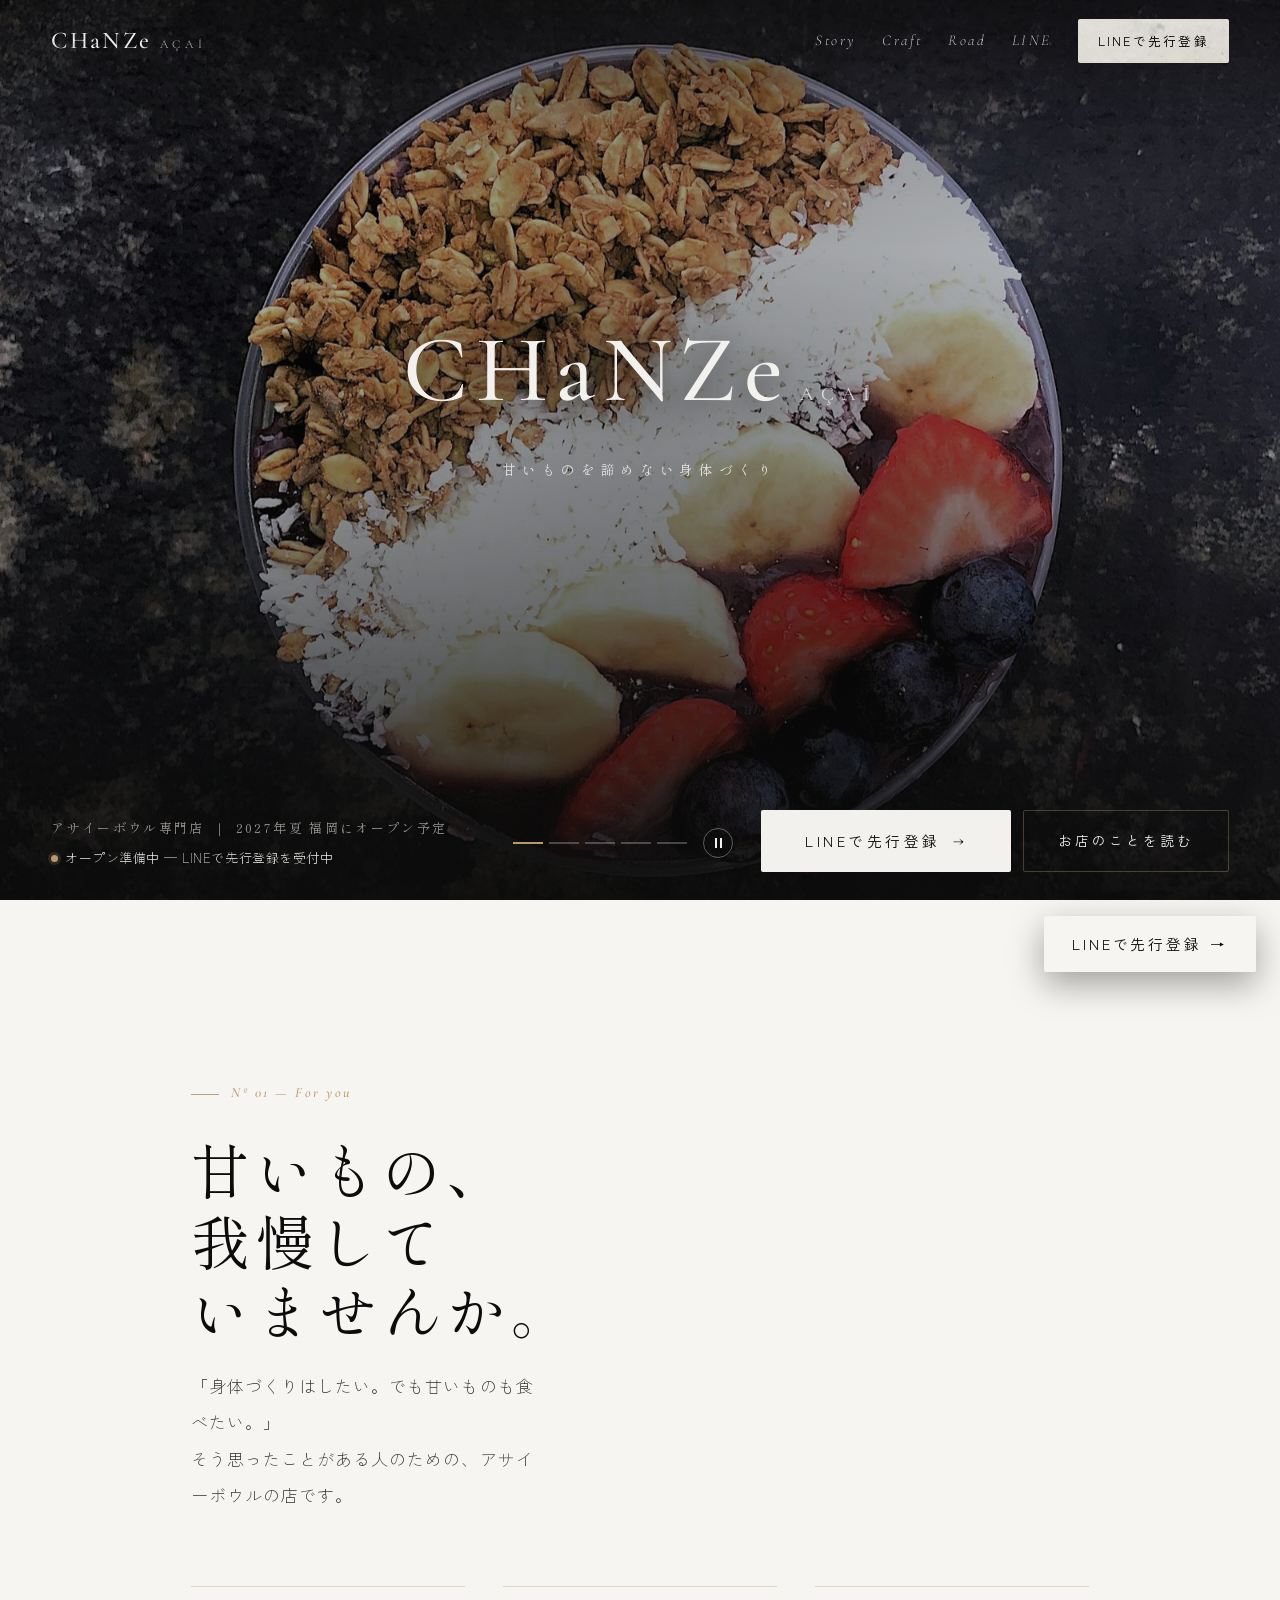
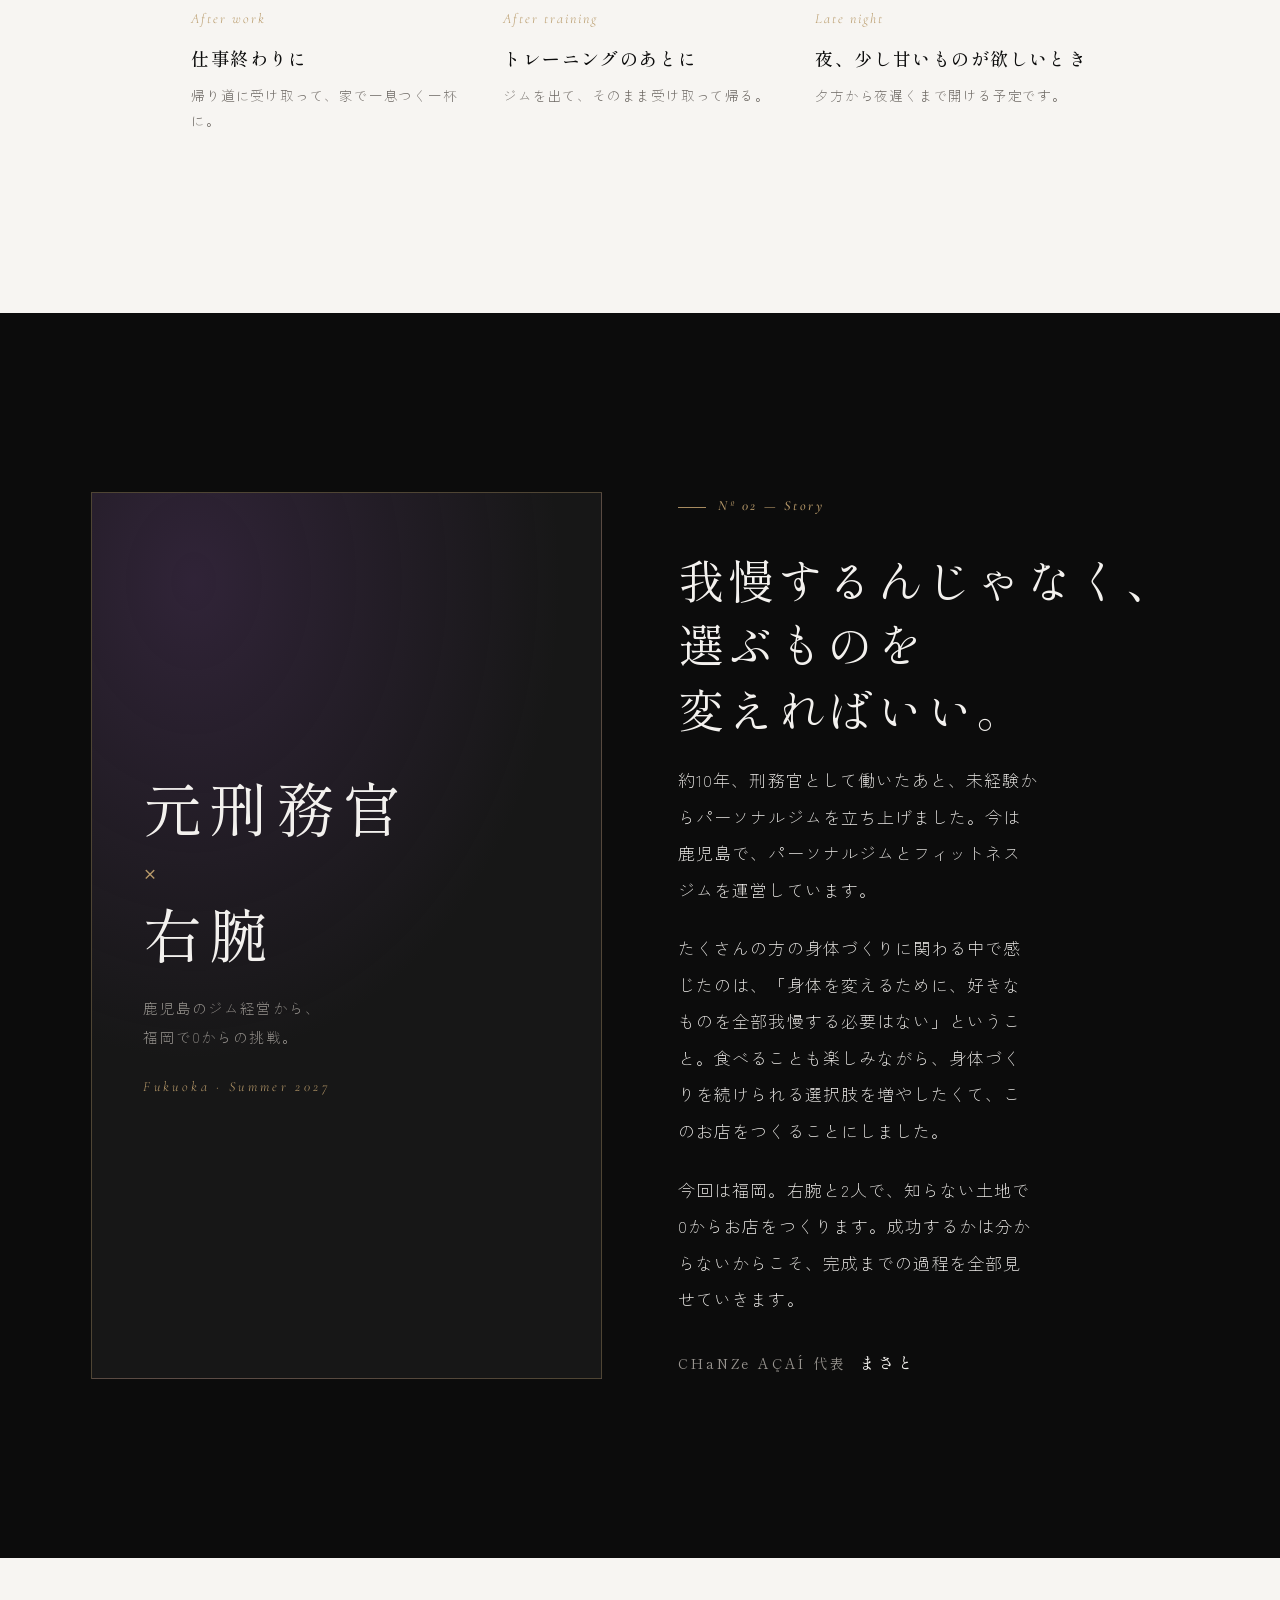
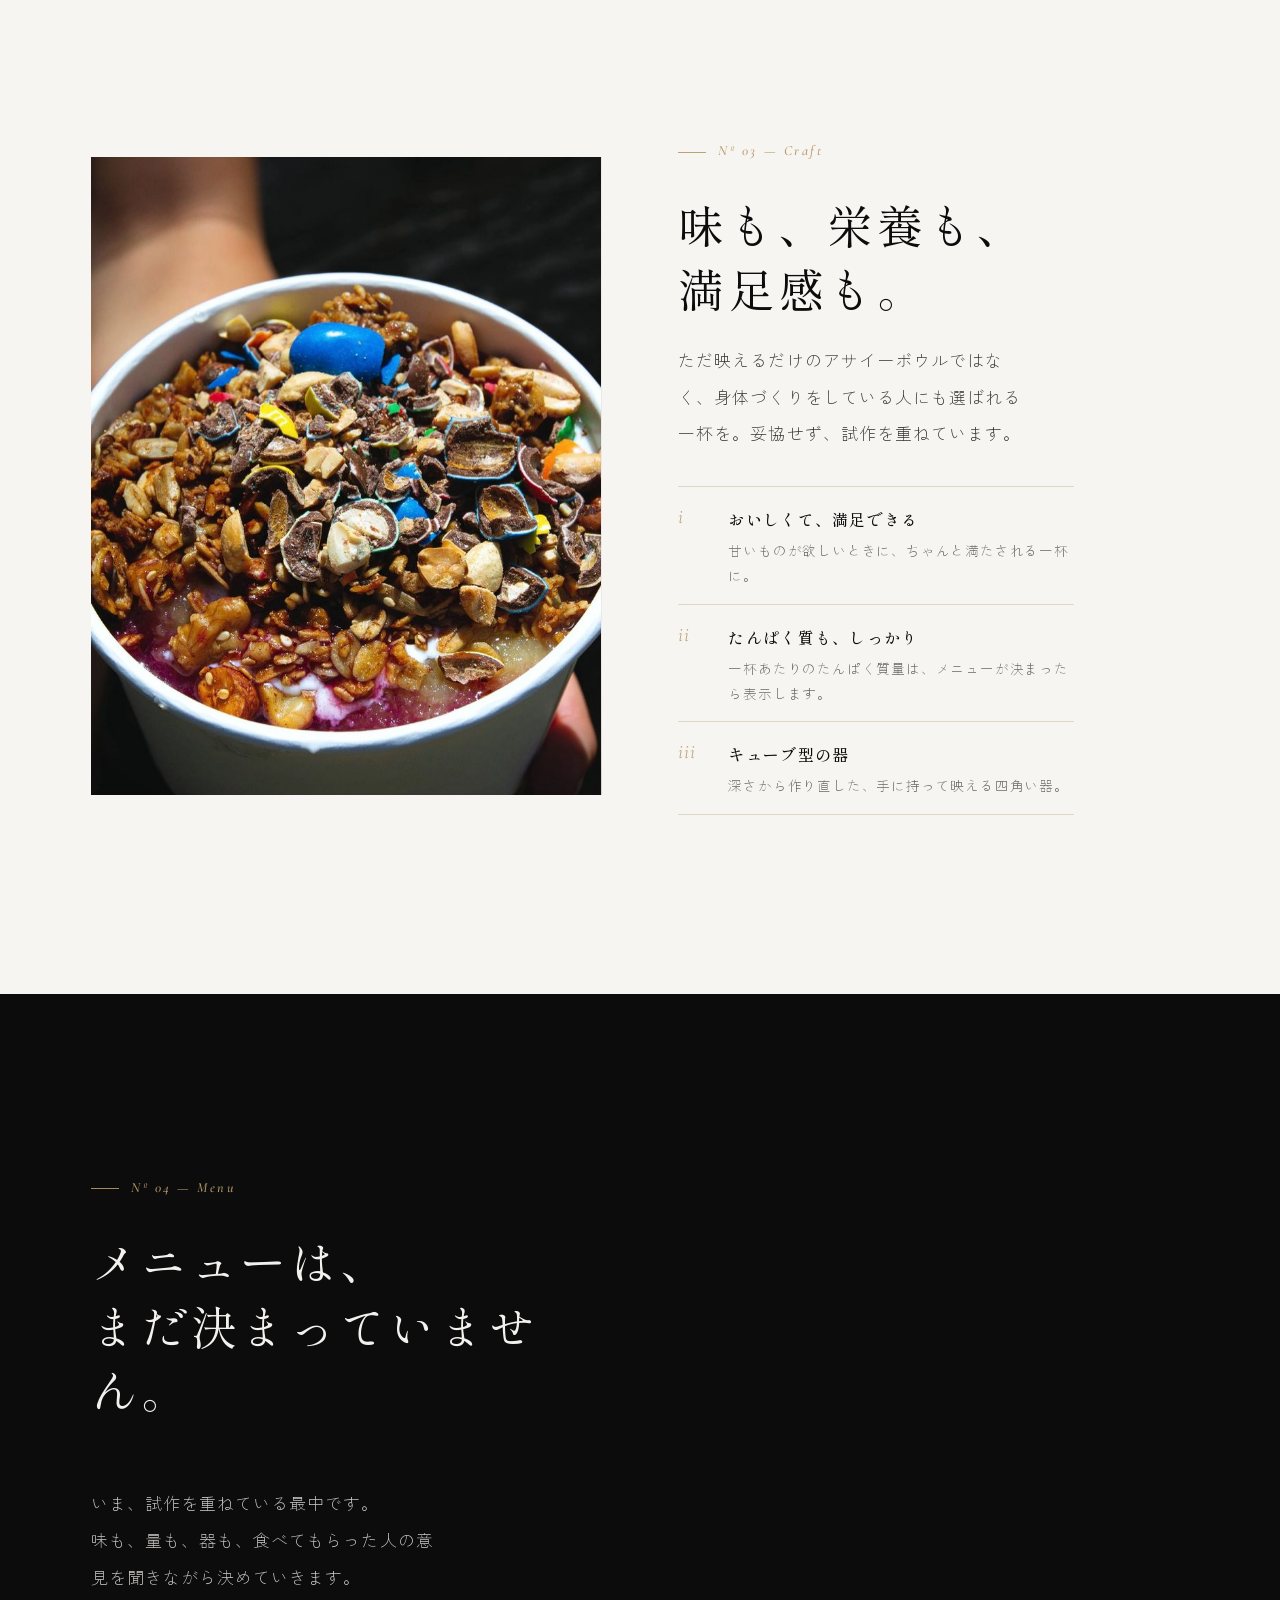
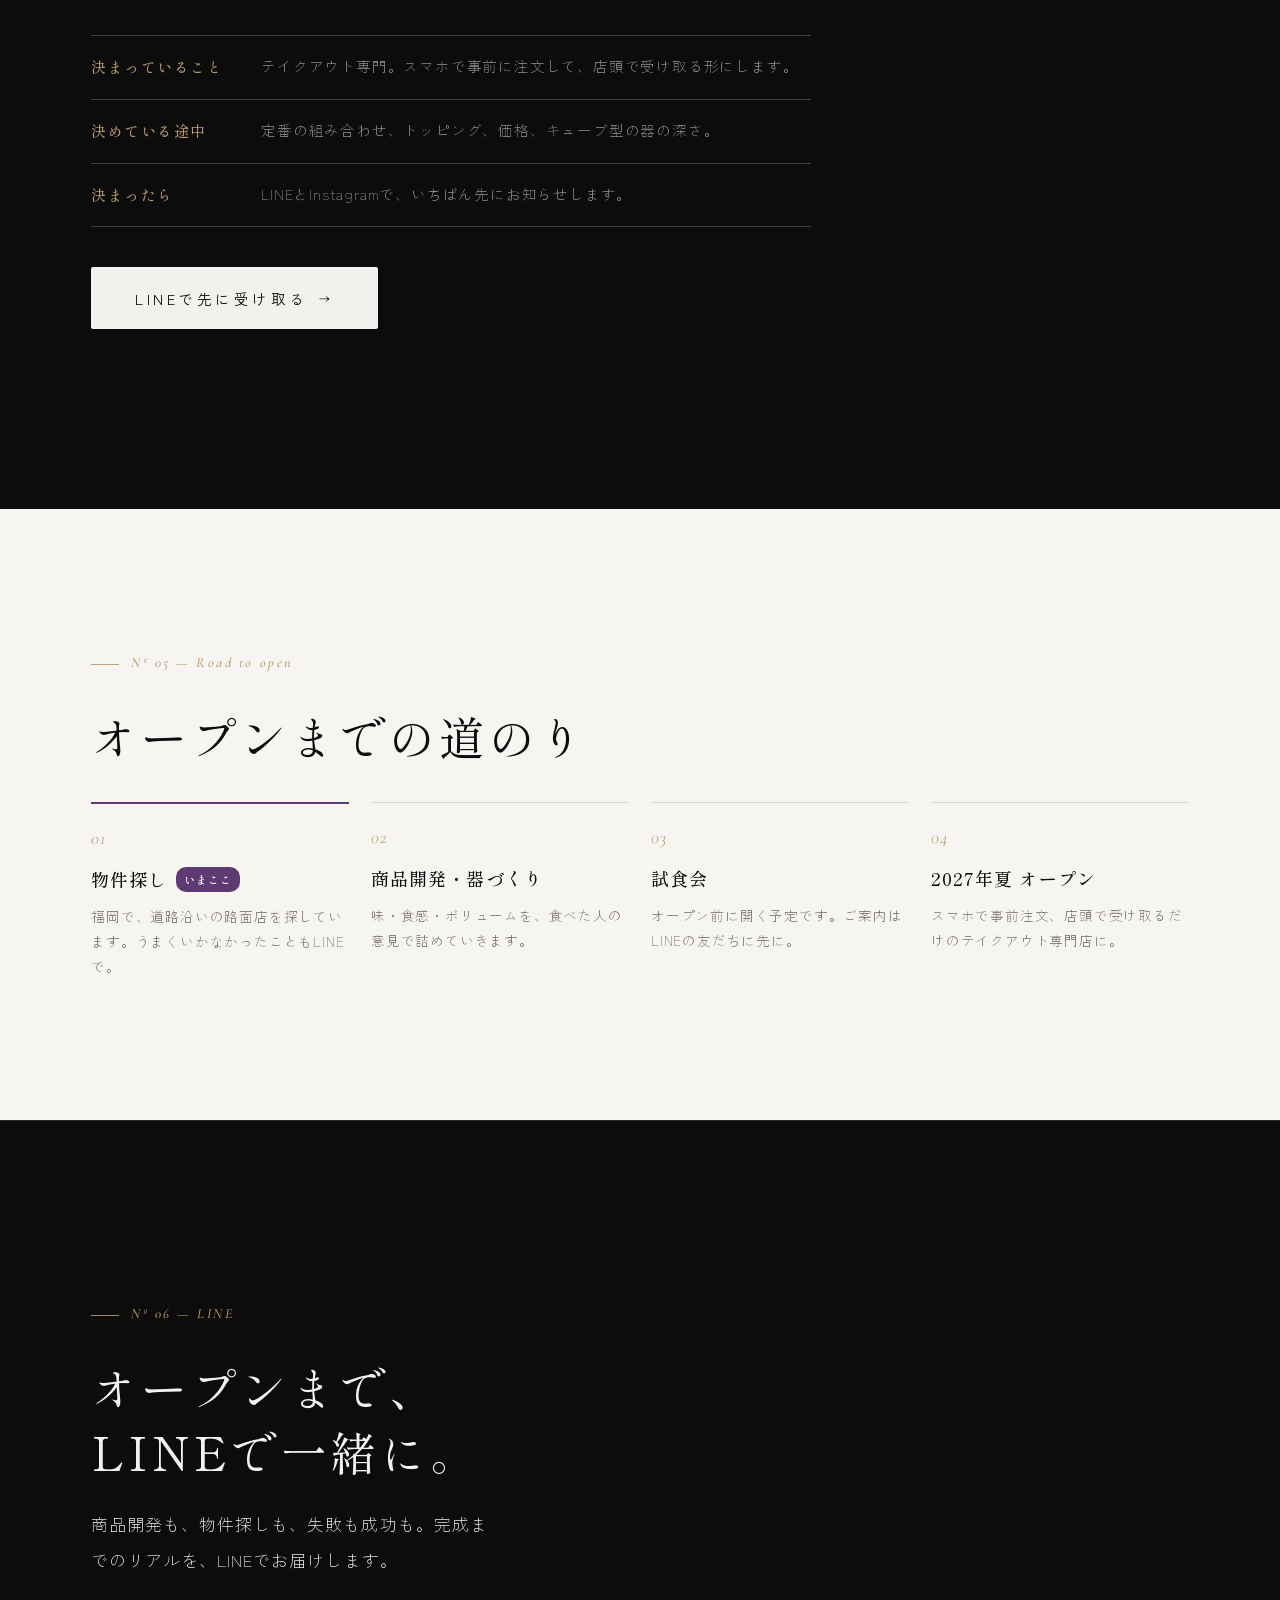
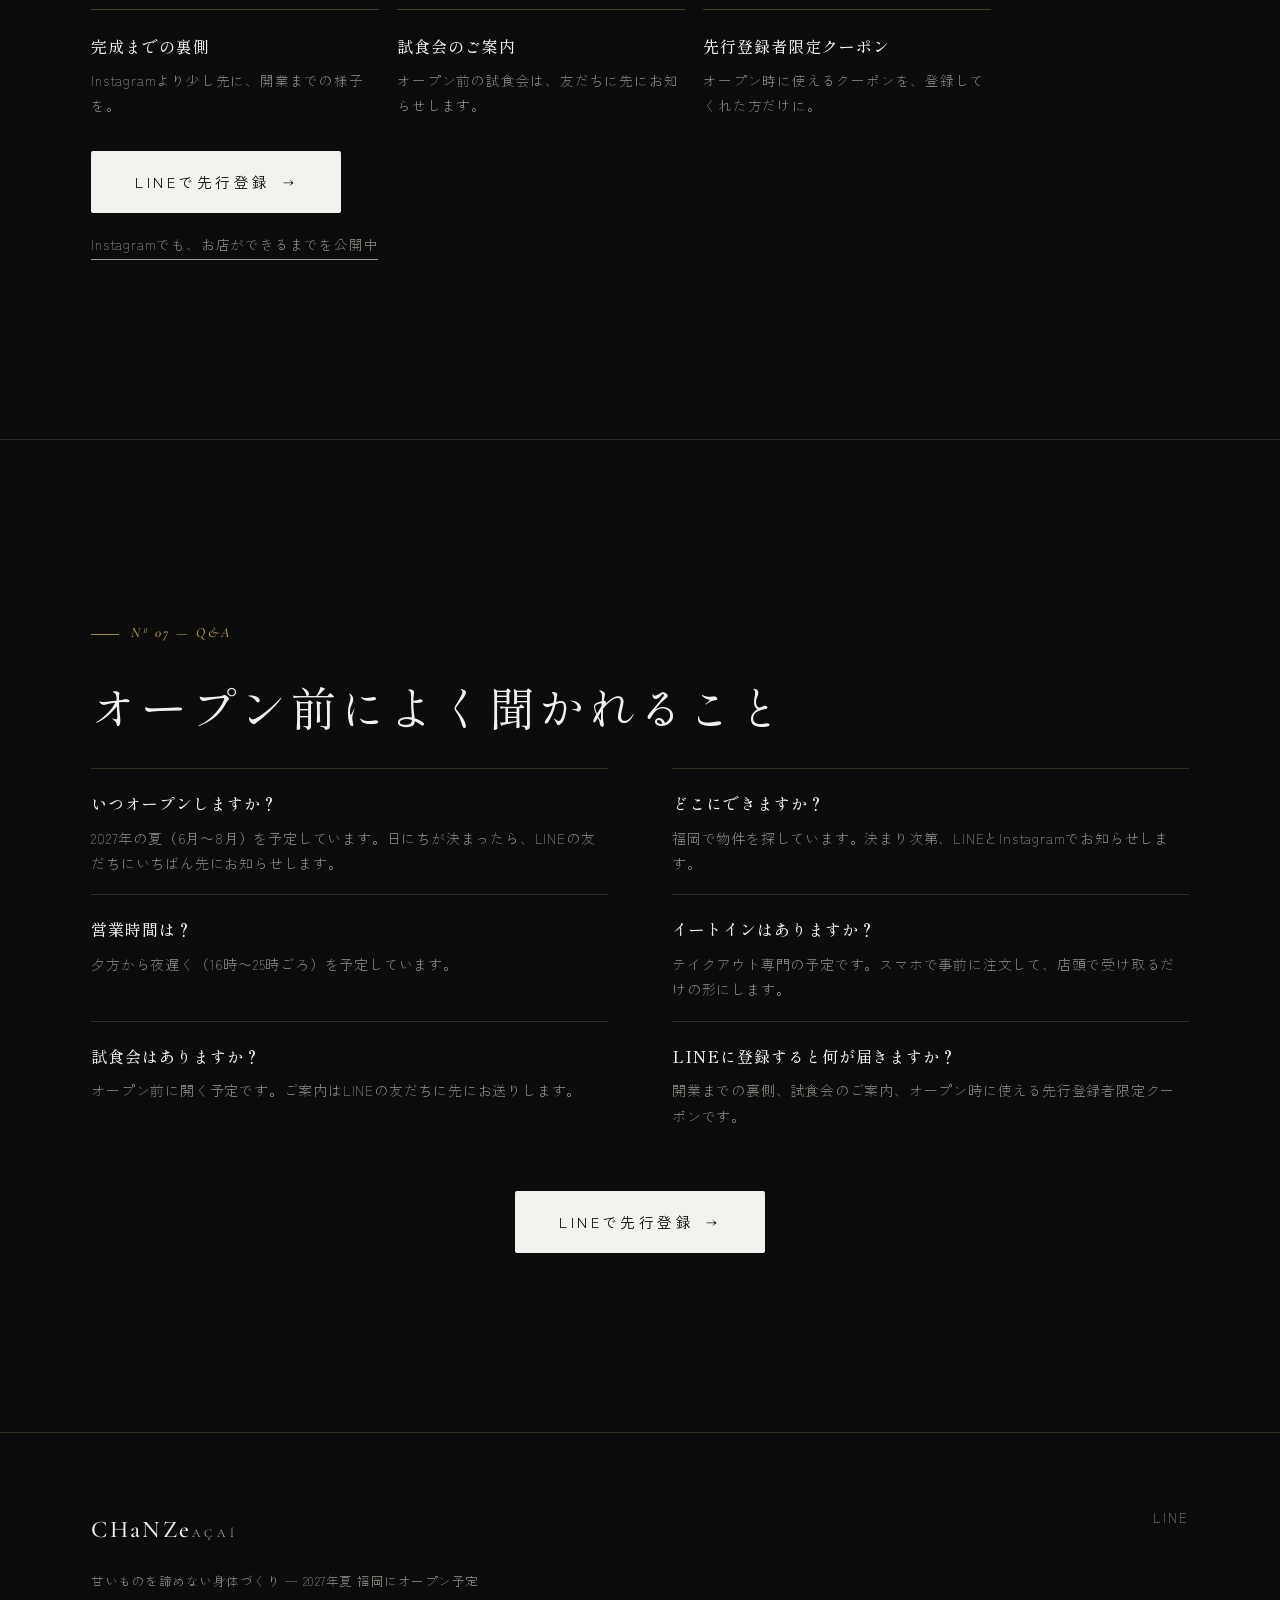
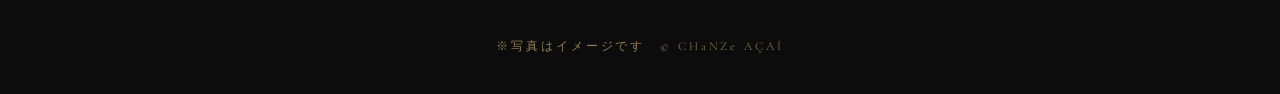
==== commit c4d1381e: "メニューは未定と分かる形に差し替え（仮の4品を削除） Co-Authored-By: Claude Opus 5 <noreply@anthropic.com>" ====
--- a/preopen/index.html
+++ b/preopen/index.html
@@ -152,7 +152,14 @@
 .road .here{display:inline-block;margin-left:8px;font-size:11px;font-weight:500;letter-spacing:.1em;color:#fff;background:var(--acai);padding:1px 8px;border-radius:10px;vertical-align:3px;}
 @media(max-width:820px){.road{grid-template-columns:1fr 1fr;}}
 @media(max-width:520px){.road{grid-template-columns:1fr;}}
-.card-soon{display:block;margin-top:14px;font-size:12.5px;letter-spacing:.12em;color:var(--gold);}
+.menu-tbd{margin-top:clamp(28px,4vw,48px);max-width:720px;}
+.menu-tbd .lead{color:var(--fg-d);opacity:.86;}
+.tbd-list{margin-top:clamp(26px,3.4vw,40px);border-top:1px solid var(--gold-soft);}
+.tbd-list li{display:grid;grid-template-columns:minmax(120px,.28fr) 1fr;gap:16px;padding:16px 0;border-bottom:1px solid var(--gold-soft);}
+.tbd-list b{font-family:var(--serif-jp);font-weight:500;font-size:15px;letter-spacing:.1em;color:var(--gold);}
+.tbd-list span{font-size:14.5px;line-height:1.95;color:var(--mut-d);}
+.menu-tbd .cta-row{margin-top:clamp(26px,3.4vw,40px);}
+@media(max-width:620px){.tbd-list li{grid-template-columns:1fr;gap:4px;}}
 .founder{margin:0;align-self:stretch;min-height:clamp(320px,42vw,520px);display:flex;flex-direction:column;justify-content:center;gap:22px;
   padding:clamp(28px,4vw,56px);border:1px solid var(--gold-soft);background:radial-gradient(120% 90% at 20% 10%,rgba(94,58,115,.35),rgba(12,12,12,0) 60%),var(--deep);}
 .founder .f-big{font-family:var(--serif-jp);font-weight:400;font-size:clamp(34px,4.6vw,60px);line-height:1.3;letter-spacing:.12em;color:var(--fg-d);}
@@ -290,24 +297,24 @@
   </div>
 </section>
 
-<!-- 04 試作中の一杯 -->
+<!-- 04 メニューは未定 -->
 <section class="bowls ink" id="bowls">
   <div class="wrap">
     <div class="sec-head">
-      <p class="eyebrow" data-reveal>Nº 04 — In development</p>
-      <h2 class="h2" data-lines><span class="m"><i>試作中の一杯</i></span></h2>
-      <p class="note" data-reveal>メニューと価格は、オープン前にLINEで先にお知らせします。<span class="tmp">（写真・内容はイメージです）</span></p>
-    </div>
-    <ol class="grid">
-      <li class="card" data-reveal><figure class="fig ratio-45" data-open><img src="../img/bowl-1.jpg" alt="アサイーボウル（イメージ）" width="1600" height="2000" loading="lazy"></figure>
-        <div class="card-t"><span class="badge">Signature</span><h3>クラシック</h3><p>アサイー・バナナ・グラノーラ・ココナッツ。</p><span class="card-soon">試作中</span></div></li>
-      <li class="card" data-reveal><figure class="fig ratio-45" data-open><img src="../img/bowl-4.jpg" alt="アサイーボウル（イメージ）" width="1600" height="2000" loading="lazy"></figure>
-        <div class="card-t"><h3>トロピカル</h3><p>マンゴー・ドラゴンフルーツ・パッション。</p><span class="card-soon">試作中</span></div></li>
-      <li class="card" data-reveal><figure class="fig ratio-45" data-open><img src="../img/bowl-2.jpg" alt="アサイーボウル（イメージ）" width="1600" height="2000" loading="lazy"></figure>
-        <div class="card-t"><h3>ナッツ＆ハニー</h3><p>アーモンド・カシュー・蜂蜜。</p><span class="card-soon">試作中</span></div></li>
-      <li class="card" data-reveal><figure class="fig ratio-45" data-open><img src="../img/bowl-3.jpg" alt="アサイーボウル（イメージ）" width="1600" height="2000" loading="lazy"></figure>
-        <div class="card-t"><h3>ベリーミックス</h3><p>ブルーベリー・ブラックベリー・ラズベリー。</p><span class="card-soon">試作中</span></div></li>
-    </ol>
+      <p class="eyebrow" data-reveal>Nº 04 — Menu</p>
+      <h2 class="h2" data-lines><span class="m"><i>メニューは、</i></span><span class="m"><i>まだ決まっていません。</i></span></h2>
+    </div>
+    <div class="menu-tbd" data-reveal>
+      <p class="lead">いま、試作を重ねている最中です。<br>味も、量も、器も、食べてもらった人の意見を聞きながら決めていきます。</p>
+      <ul class="tbd-list">
+        <li><b>決まっていること</b><span>テイクアウト専門。スマホで事前に注文して、店頭で受け取る形にします。</span></li>
+        <li><b>決めている途中</b><span>定番の組み合わせ、トッピング、価格、キューブ型の器の深さ。</span></li>
+        <li><b>決まったら</b><span>LINEとInstagramで、いちばん先にお知らせします。</span></li>
+      </ul>
+      <div class="cta-row">
+        <a class="cta big" href="https://line.me/R/ti/p/@625xyfcl" target="_blank" rel="noopener">LINEで先に受け取る<span class="arr">→</span></a>
+      </div>
+    </div>
   </div>
 </section>
 
